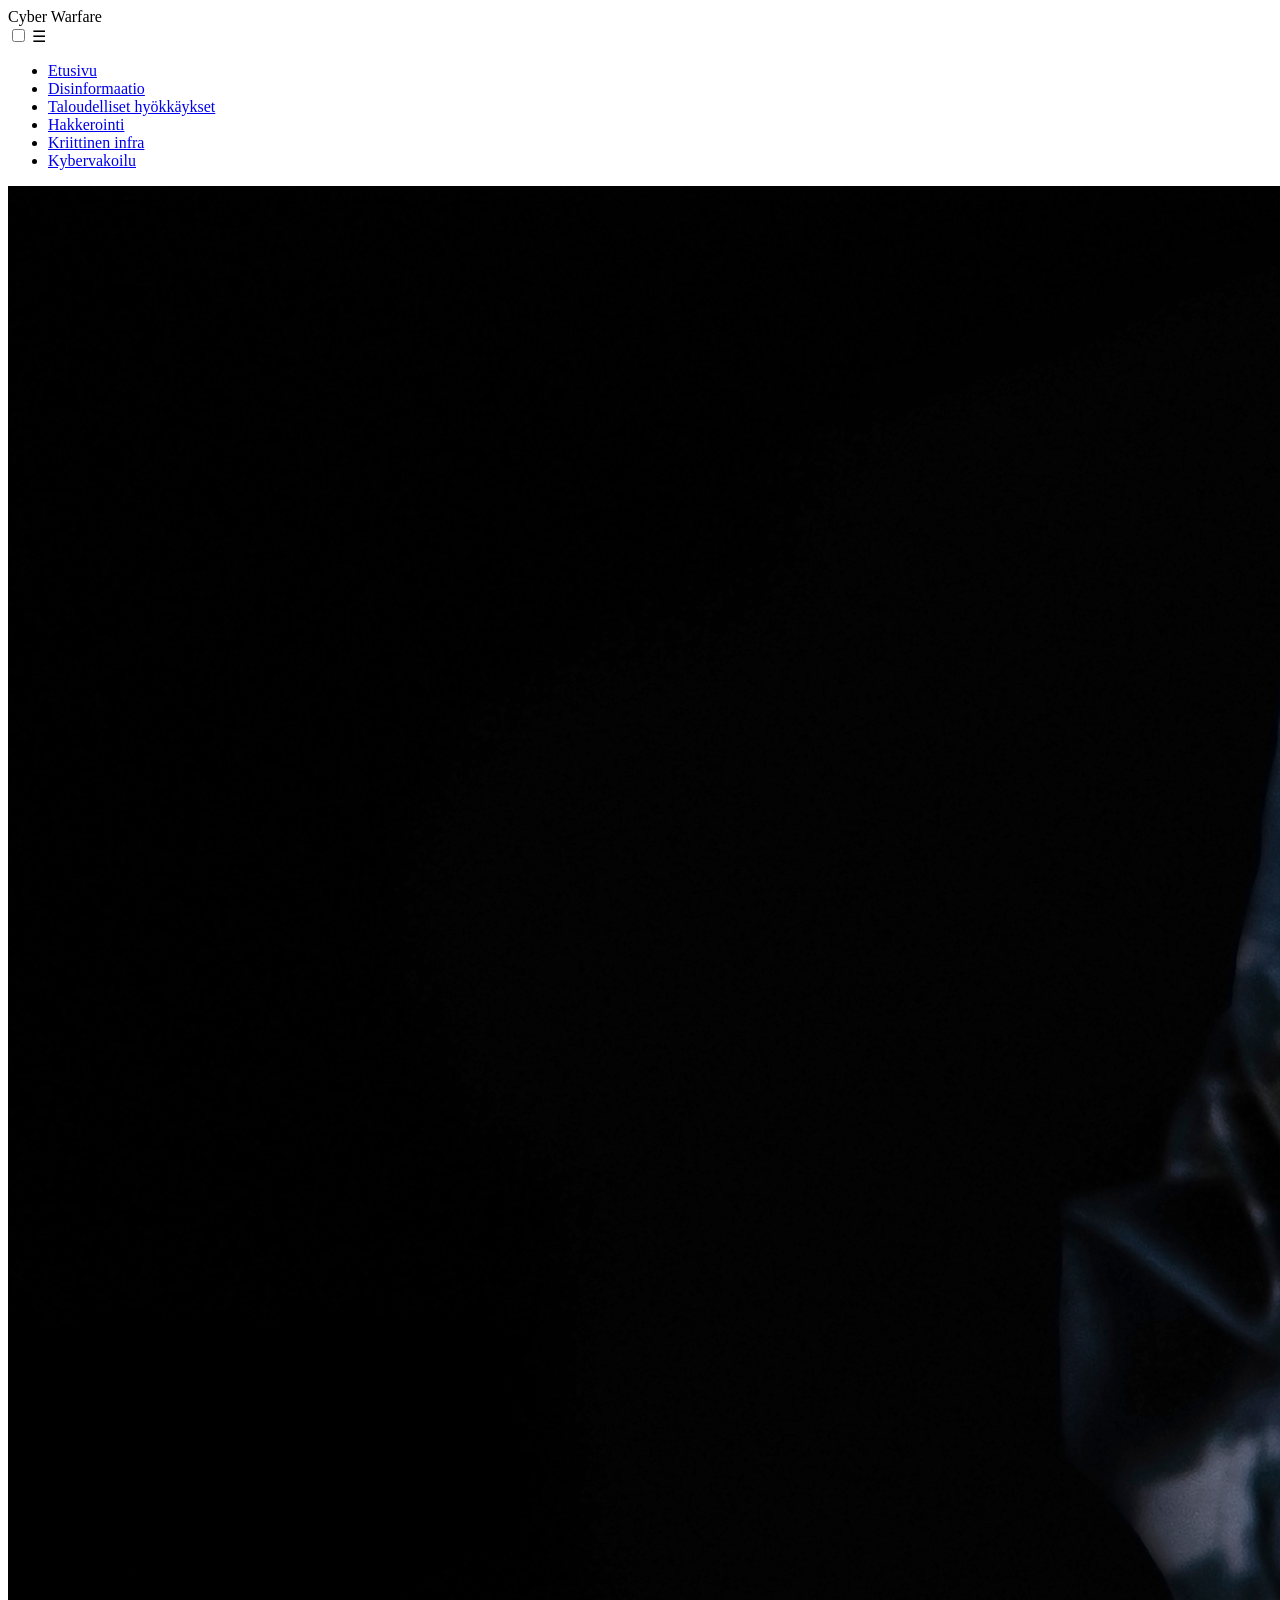
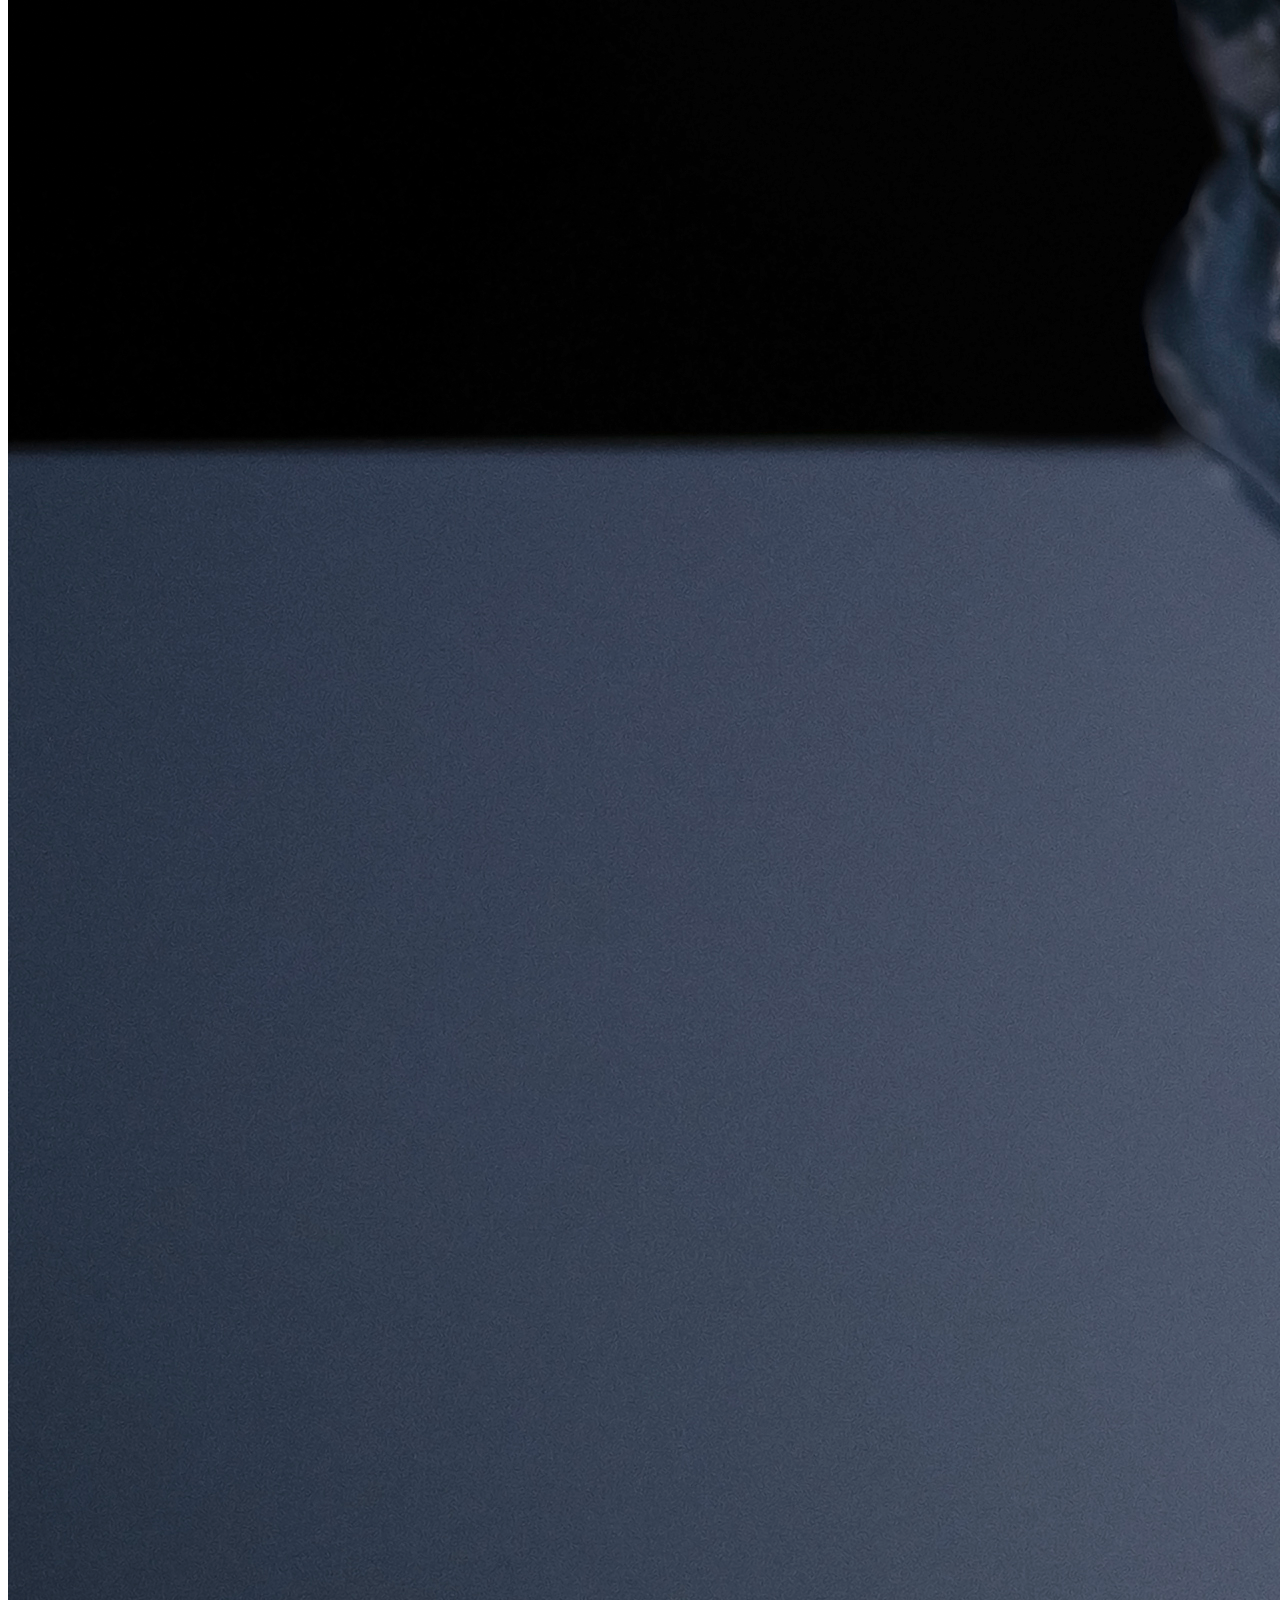
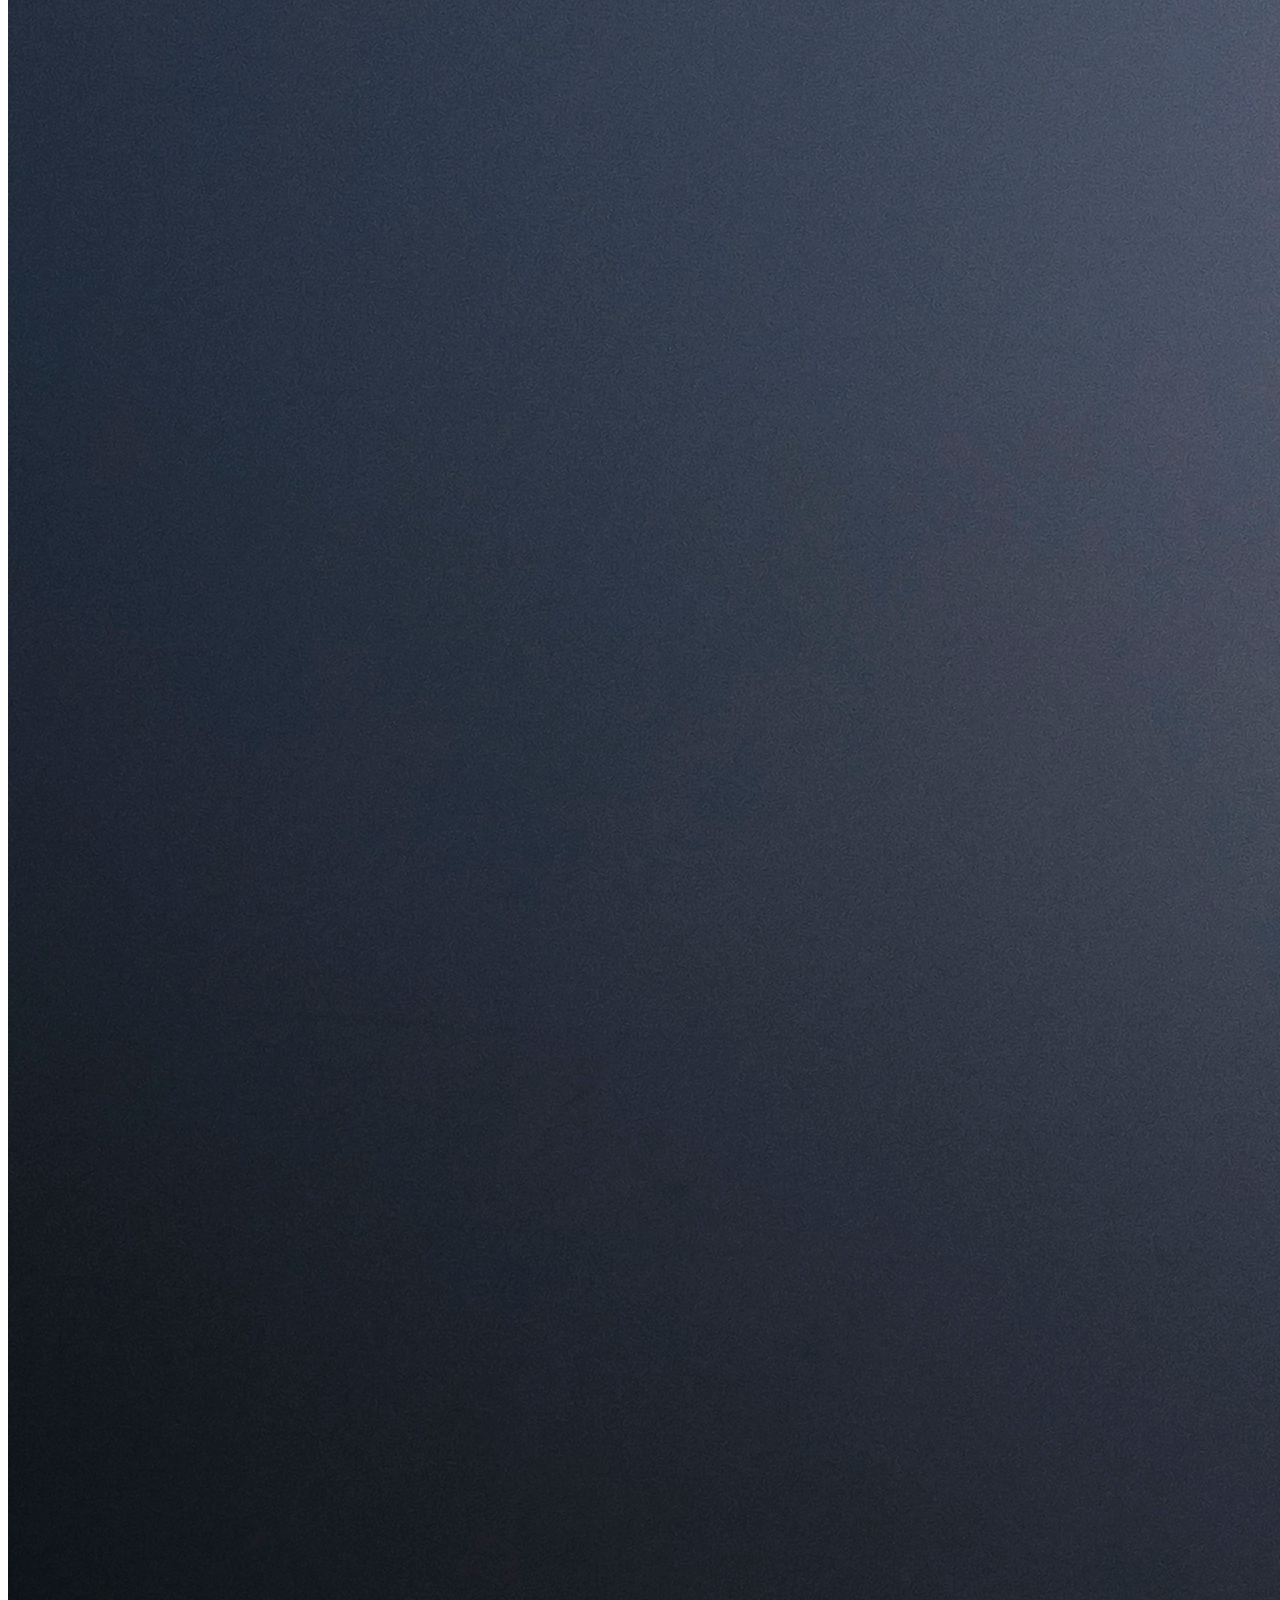
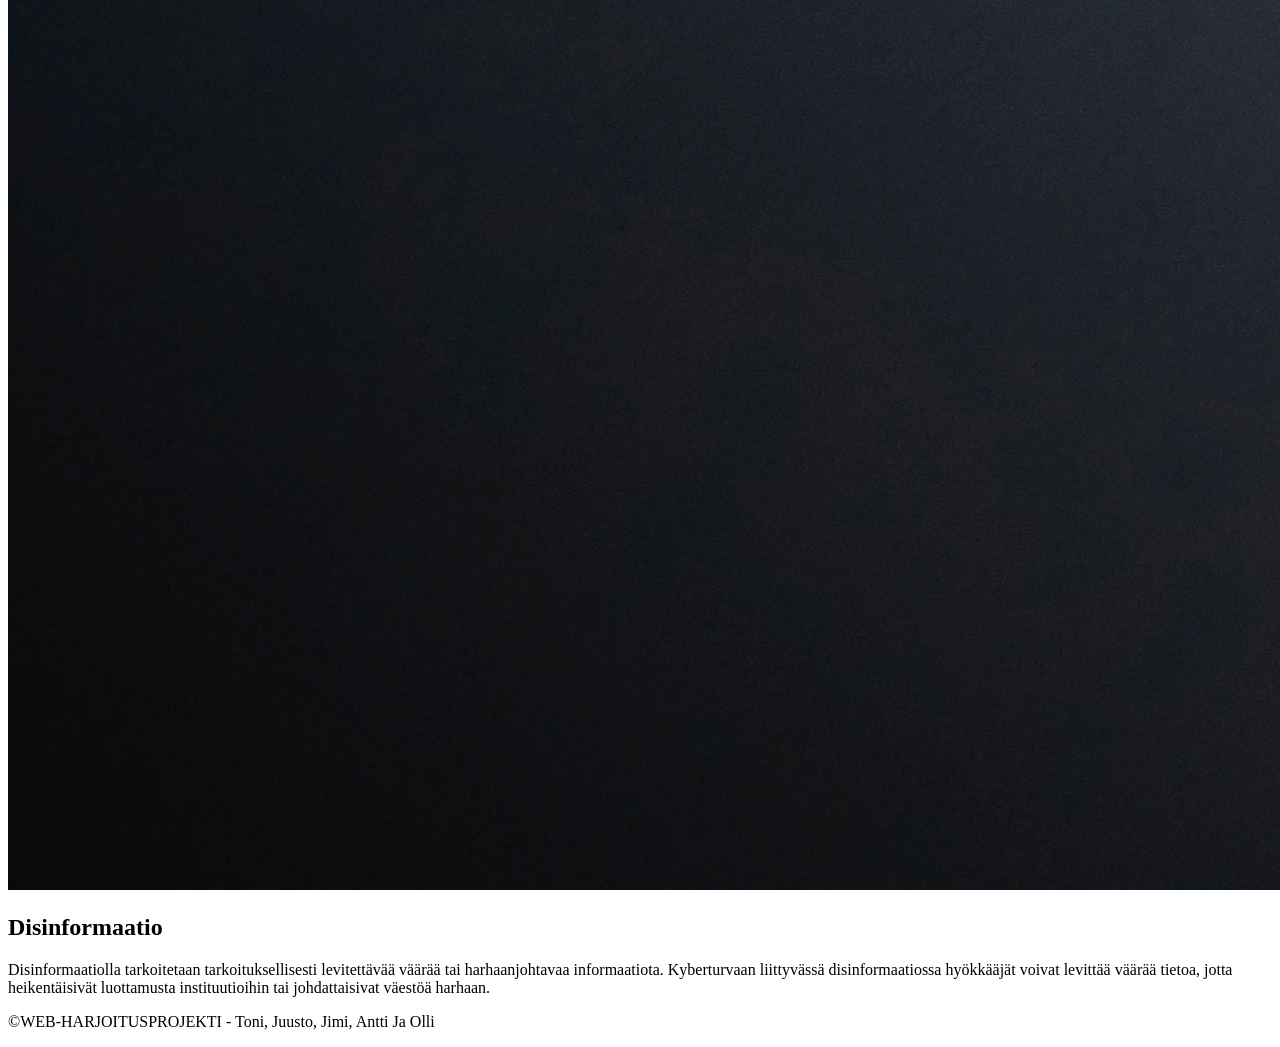
==== disinformaatio.html @ 9c879591 "Add files via upload" ====
<!DOCTYPE html>
<html lang="fi">
<head>
    <meta charset="UTF-8">
    <meta name="viewport" content="width=device-width, initial-scale=1.0">
    <title>Disinformaatio - Kyberturvallisuus</title>
    <link rel="preconnect" href="https://fonts.googleapis.com">
    <link rel="preconnect" href="https://fonts.gstatic.com" crossorigin>
    <link href="https://fonts.googleapis.com/css2?family=Orbitron:wght@400;700;900&display=swap" rel="stylesheet">
    <link rel="stylesheet" href="style.css">
  
   

</head>
<body>

    <nav class="navbar">
        <div class="logo">Cyber Warfare</div>
        
        <input type="checkbox" id="menu-toggle">
        <label for="menu-toggle" class="hamburger">&#9776;</label>
        
        <ul class="nav-links">
            <li><a href="index.html">Etusivu</a></li>
            <li><a href="disinformaatio.html">Disinformaatio</a></li>
            <li><a href="taloudelliset.html">Taloudelliset hyökkäykset</a></li>
            <li><a href="hakkerointi.html">Hakkerointi</a></li>
            <li><a href="kriittinen.html">Kriittinen infra</a></li>
            <li><a href="kybervakoilu.html">Kybervakoilu</a></li>
        </ul>
    </nav>

    <div class="hero-image">
        <img src="usamilitaryguy.jpg" alt="Hero-kuva" />
    </div>
    <main class="container">
        
        <!-- SISÄLTÖOSIO: Pääotsikko ja pitkä kuvaus aiheesta -->
        <section class="info-section">
            <h1>Disinformaatio</h1>
            <p>Disinformaatiolla tarkoitetaan tarkoituksellisesti levitettävää väärää tai harhaanjohtavaa informaatiota. Kyberturvaan liittyvässä disinformaatiossa hyökkääjät voivat levittää väärää tietoa, jotta heikentäisivät luottamusta instituutioihin tai johdattaisivat väestöä harhaan.</p>
        </section>

    </main>

    <footer>
        <p>&copy;WEB-HARJOITUSPROJEKTI - Toni, Juusto, Jimi, Antti Ja Olli </p>
    </footer>

</body>
</html>
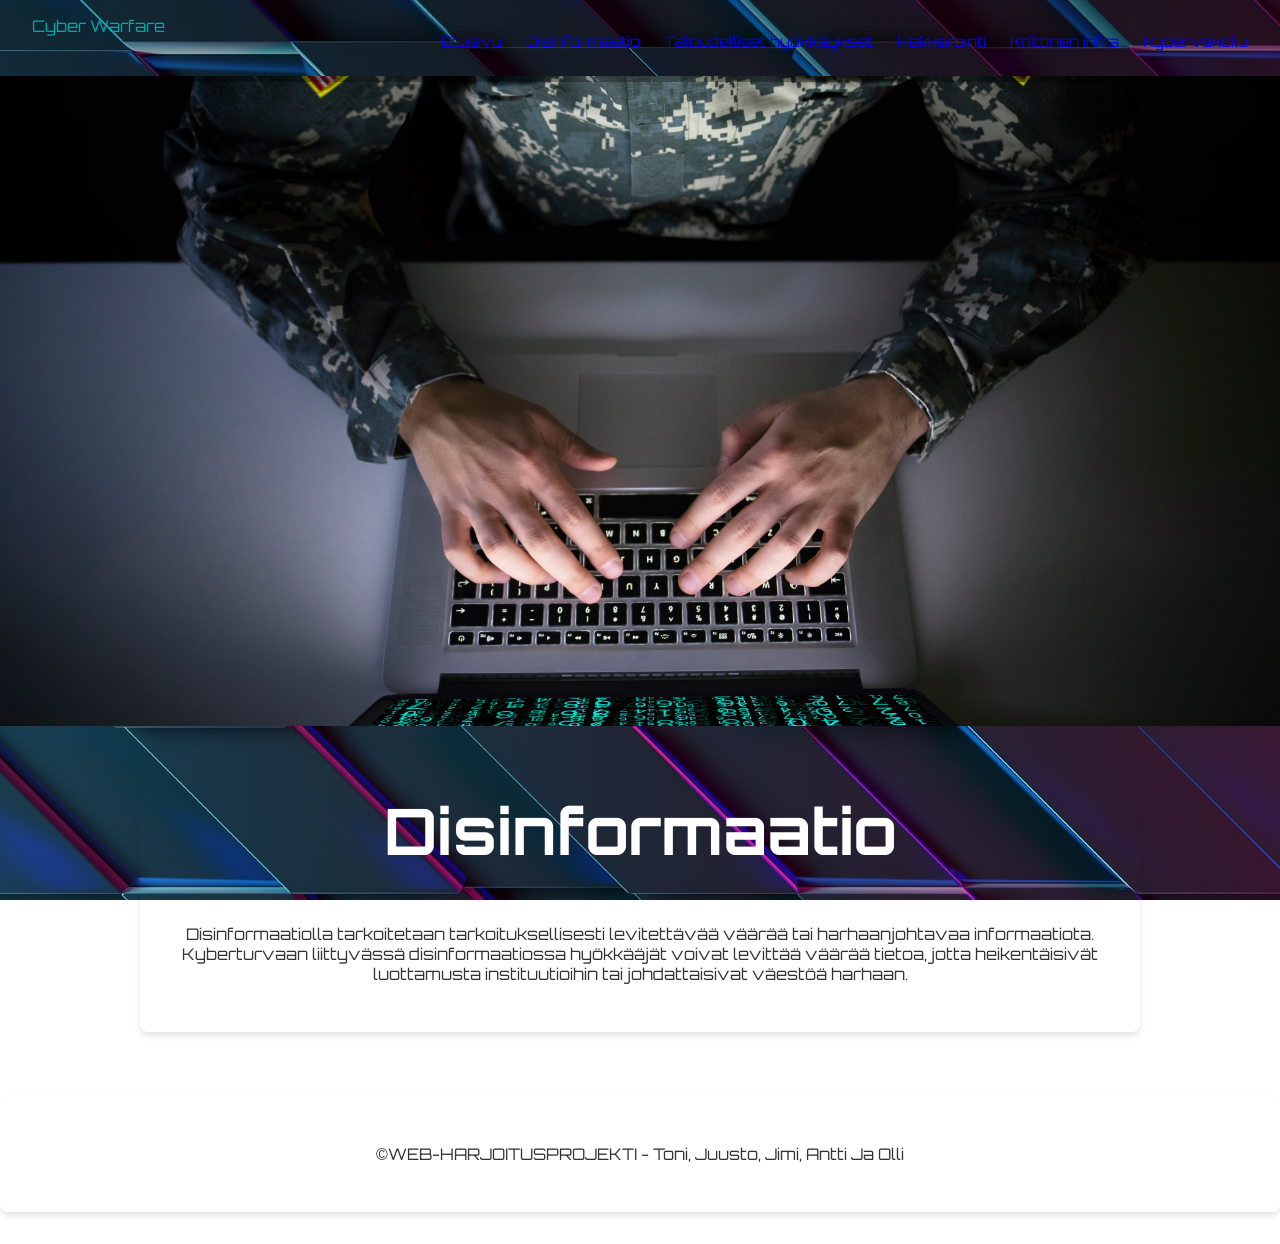
==== commit e3cdfd26: "jee" ====
--- a/disinformaatio.html
+++ b/disinformaatio.html
@@ -7,7 +7,7 @@
     <link rel="preconnect" href="https://fonts.googleapis.com">
     <link rel="preconnect" href="https://fonts.gstatic.com" crossorigin>
     <link href="https://fonts.googleapis.com/css2?family=Orbitron:wght@400;700;900&display=swap" rel="stylesheet">
-    <link rel="stylesheet" href="style.css">
+    <link rel="stylesheet" href="styles.css">
   
    
 
--- a/styles.css
+++ b/styles.css
@@ -0,0 +1,302 @@
+/* ============================================
+   PROJEKTIN PÄÄMUUTOKSET JA SELITYKSET
+   ============================================
+   
+   1. HERO-KUVA ALASIVUILLE
+      - Lisätty .hero-image-luokka alasivujen yläosaan
+      - Kuva on koko levyinen (100vw) ja 350px korkea
+      - object-fit: cover takaa, että kuva täyttää tilan
+   
+   2. NAVIGOINTIPALKKI
+      - position: fixed pitää navbarin näkyvissä aina (palkki ei skrollaa pois näkyvistä)
+      - background-color: rgba(0, 0, 0, 0.3) antaa tummennuksen (30% musta)
+      - z-index: 100 varmistaa, että navbar on muun sisällön päällä
+   
+   3. HERO-SEKTIO (ETUSIVU)
+      - width: 100vw ja height: 100vh tekevät karusellista koko näytön kokoisen
+      - Karuselli vaihtaa kuvia automaattisesti 10 sekunnin välein
+   
+   4. KORTIT (CARDS)
+      - background-color: rgba(0, 0, 0, 0.5) tummentaa kortteja
+      - Hover-efekti: kortit nousevat ylös ja varjo voimistuu
+      - .card-image-luokka asettaa kuvan 150px korkeaksi
+
+/* ============================================ */
+
+/* Hero-kuva alasivuille */
+.hero-image {
+    width: 100vw;
+    max-width: 100%;
+    height: 650px;
+    overflow: hidden;
+    margin-left: calc(-50vw + 50%);
+    margin-top: 76px; 
+    position: relative;
+    z-index: 1;
+}
+.hero-image img {
+    width: 100%;
+    height: 100%;
+    object-fit: cover;
+    display: block;
+}
+/* Perusasetukset ja kiinteä tausta (Scroll tausta) */
+body {
+    margin: 0;
+    padding: 0;
+    font-family: 'Orbitron', Arial, sans-serif;
+    
+    background-image: url('tausta.jpg'); /* Sinun taustakuvasi */
+    background-attachment: fixed; /* TÄMÄ pitää kuvan paikallaan scrollatessa */
+    background-size: cover; /* Venyttää kuvan peittämään koko ruudun */
+    background-position: center;
+    color: #333;
+}
+
+/* Navigointipalkki - MUUTETTU: position fixed, tummennus ja z-index */
+.navbar {
+    background-color: rgba(0, 0, 0, 0.3); /* Tummennus 30% */
+    color: #05a7a7;
+    display: flex;
+    justify-content: space-between;
+    align-items: center;
+    padding: 1rem 2rem;
+    position: fixed; /* MUUTETTU: Palkki pysyy näkyvissä scrollatessa */
+    top: 0;
+    left: 0;
+    right: 0;
+    z-index: 100; /* Varmistaa, että navbar on muun sisällön päällä */
+}
+
+.logo {
+    height: 50px;
+    width: auto;
+    cursor: pointer;
+
+}
+
+.nav-links {
+    list-style: none;
+    margin: 0;
+    padding: 0;
+    display: flex;
+    gap: 1.5rem;
+}
+
+.nav-links a {
+    color: 05a7a7;
+    text-decoration: none;
+    font-size: 0.9rem;
+}
+
+.nav-links a:hover {
+    text-decoration: underline;
+}
+
+/* Hampurilaisvalikko (piilotettu pöytäkoneilla) */
+.hamburger {
+    display: none;
+    font-size: 2rem;
+    cursor: pointer;
+}
+
+#menu-toggle {
+    display: none;
+}
+
+/* Yleinen container, joka keskittää sisällön */
+.container {
+    max-width: 1000px;
+    margin: 0 auto;
+    padding: 2rem 1rem;
+    margin-top: 0;
+}
+
+/* Sisältölaatikoiden yhteinen tyyli - MUUTETTU: Hero-section koko näytön kokoinen */
+.hero-section {
+    position: relative;
+    width: 100vw;
+    height: 80vh; /* Koko näytön korkeus */
+    margin-left: calc(-50vw + 50%);
+    margin-top: 1.8rem;
+    padding: 0;
+    margin-bottom: 2rem;
+    border-radius: 0;
+    box-shadow: none;
+    text-align: center;
+    display: flex;
+    align-items: center;
+    justify-content: center;
+    overflow: hidden;
+}
+
+.hero-section h1 {
+    position: absolute;
+    top: 100px;
+    z-index: 10;
+    color: white;
+    text-shadow: 2px 2px 4px rgba(0,0,0,0.5);
+    font-size: 6rem;
+}
+
+.info-section, .cards-section, footer {
+    font-family: 'Orbitron', Arial, sans-serif;
+    background-color: transparent;
+    padding: 2rem;
+    margin-bottom: 2rem;
+    border-radius: 8px;
+    box-shadow: 0 4px 6px rgba(0,0,0,0.1);
+    text-align: center;
+}
+
+.info-section h1    {
+    
+    margin-top: 0;
+    color: #ffffff;
+    font-size: 4rem;
+} 
+
+/* Dia-karuselli */
+.carousel-container {
+    width: 100%;
+    height: 100%;
+    margin: 0;
+    display: flex;
+    flex-direction: column;
+    align-items: center;
+    justify-content: center;
+}
+
+.carousel {
+    display: flex;
+    overflow-x: auto;
+    scroll-snap-type: x mandatory;
+    gap: 15px;
+    padding-bottom: 10px;
+    width: 100%;
+    height: 100%;
+}
+
+.carousel::-webkit-scrollbar {
+    height: 8px;
+}
+.carousel::-webkit-scrollbar-thumb {
+    background: #ccc;
+    border-radius: 4px;
+}
+
+.slide {
+    flex: 0 0 100%; /* Jokainen dia vie 100% leveydestä */
+    scroll-snap-align: center;
+}
+
+.slide img {
+    width: 100%;
+    height: 100%;
+    object-fit: cover;
+    background-color: transparent;
+    border-radius: 0;
+}
+
+.carousel-hint {
+    font-size: 0.8rem;
+    color: #05a7a7;
+    margin-top: 5px;
+}
+
+/* Kolmen kortin rivi */
+.cards-section {
+    display: grid;
+    grid-template-columns: repeat(auto-fit, minmax(250px, 1fr));
+    gap: 20px;
+    background-color: transparent; /* Poistetaan tausta containerilta */
+    box-shadow: none;
+    padding: 0;
+}
+
+/* Kortit etusivulla - MUUTETTU: Tummennus ja hover-efekti lisätty */
+.card {
+    background-color: rgba(0, 0, 0, 0.5); /* Tummennus: 50% musta */
+    box-shadow: 0 8px 20px rgba(0,0,0,0.4);
+    padding: 1.5rem;
+    border-radius: 8px;
+    border: none;
+    display: flex;
+    flex-direction: column;
+    align-items: center;
+    color: white; /* Teksti valkoinen tumman taustan takia */
+    transition: transform 0.3s ease, box-shadow 0.3s ease;
+}
+
+/* Hover-efekti: Kortti nousee ja varjo voimistuu */
+.card:hover {
+    transform: translateY(-5px); /* Nousee 5px ylös */
+    box-shadow: 0 12px 30px rgba(0,0,0,0.6); /* Varjo voimistuu */
+}
+
+.card-image-placeholder {
+    width: 100%;
+    height: 150px;
+    background-color: #e0e0e0;
+    display: flex;
+    align-items: center;
+    justify-content: center;
+    color: #888;
+    margin-bottom: 1rem;
+    border-radius: 4px;
+}
+
+/* Kortissa oleva kuva - LISÄTTY: CSS-luokka .card-image tuki */
+.card-image {
+    width: 100%;
+    height: 150px; /* Kiinteä korkeus */
+    object-fit: cover; /* Kuva täyttää tilan mittasuhteita säilyttäen */
+    margin-bottom: 1rem;
+    border-radius: 4px;
+    display: block;
+}
+
+.btn {
+    background-color: #2c3e50;
+    color: white;
+    border: none;
+    padding: 0.5rem 1rem;
+    display: inline-block; /* Tekee linkista näköisen napin kaltaiseksi */
+    text-decoration: none; /* Poistaa alleviivaukseen */
+    cursor: pointer;
+    border-radius: 4px;
+    margin-top: auto; /* Työntää napin kortin alaosaan */
+}
+
+.btn:hover {
+    background-color: #1a252f;
+}
+
+/* MOBIILINÄKYMÄ (Responsivisuus) */
+@media (max-width: 768px) {
+    /* Navbar mobiilissa */
+    .hamburger {
+        display: block; /* Näytetään hampurilaisikoni */
+    }
+
+    .nav-links {
+        display: none; /* Piilotetaan linkit oletuksena */
+        flex-direction: column;
+        position: absolute;
+        top: 60px; /* Palkin korkeuden alapuolelle */
+        left: 0;
+        width: 100%;
+        background-color: #2c3e50;
+        padding: 1rem 0;
+    }
+
+    .nav-links li {
+        text-align: center;
+        padding: 0.5rem 0;
+    }
+
+    /* Kun checkbox on valittu (klikattu hampurilaista), näytetään valikko */
+    #menu-toggle:checked ~ .nav-links {
+        display: flex;
+    }
+}
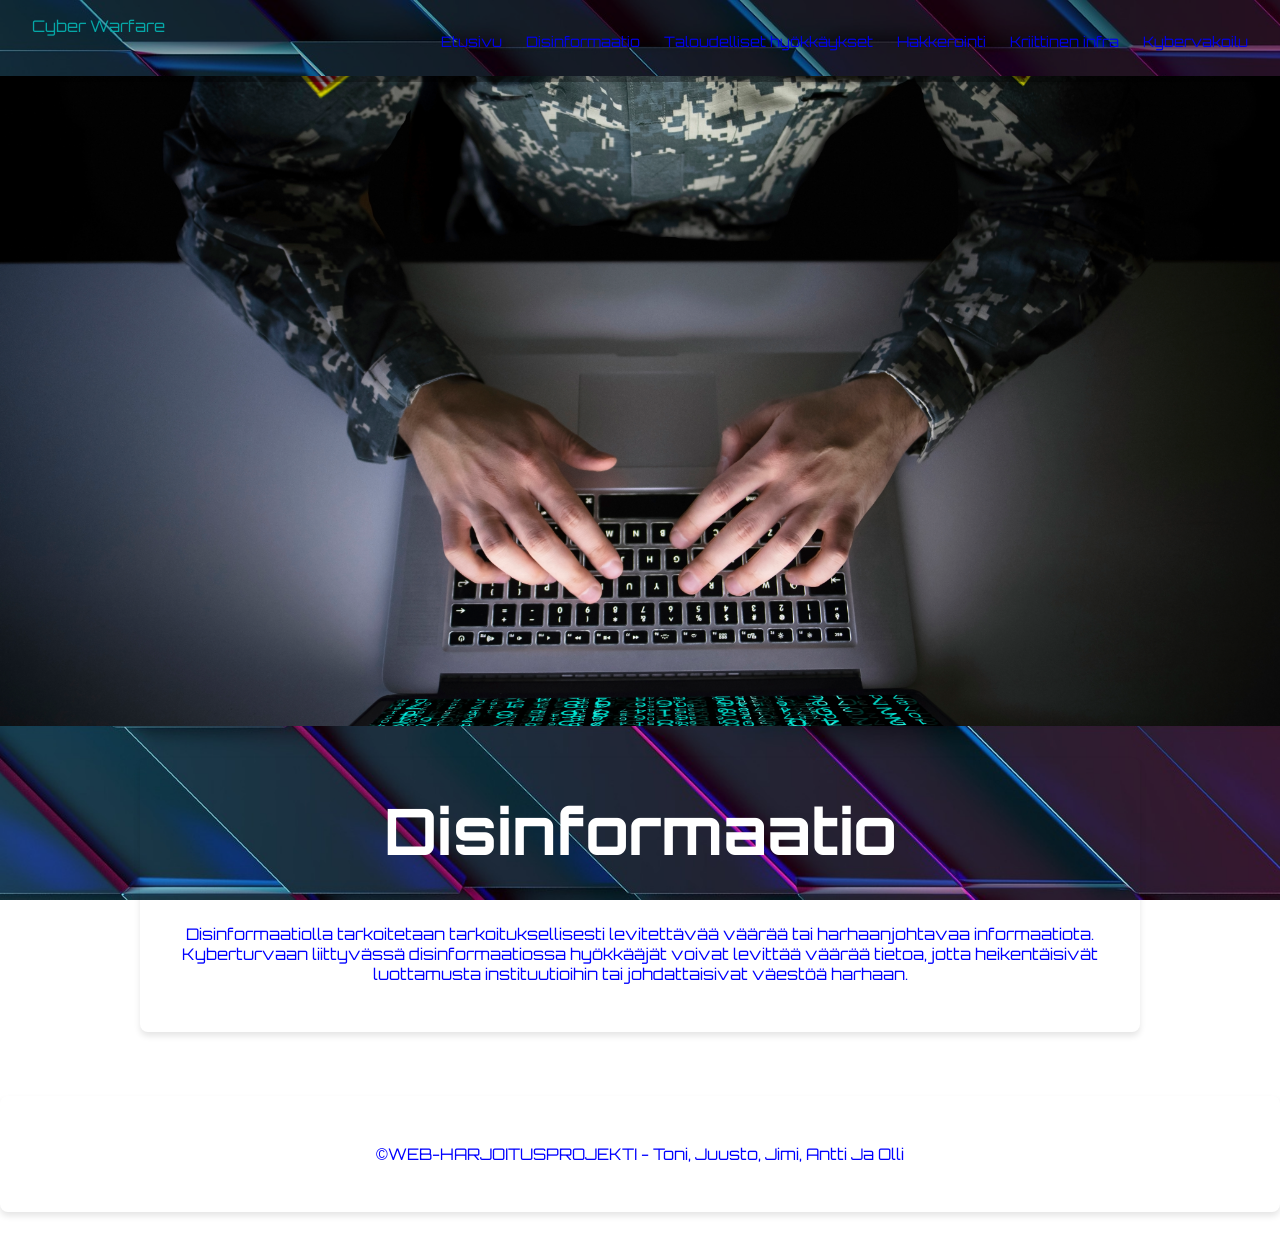
==== commit 3dc63cc8: "Update disinformaatio.html" ====
--- a/disinformaatio.html
+++ b/disinformaatio.html
@@ -7,7 +7,7 @@
     <link rel="preconnect" href="https://fonts.googleapis.com">
     <link rel="preconnect" href="https://fonts.gstatic.com" crossorigin>
     <link href="https://fonts.googleapis.com/css2?family=Orbitron:wght@400;700;900&display=swap" rel="stylesheet">
-    <link rel="stylesheet" href="styles.css">
+    <link rel="stylesheet" href="style.css">
   
    
 
--- a/style.css
+++ b/style.css
@@ -0,0 +1,310 @@
+/* ============================================
+   PROJEKTIN PÄÄMUUTOKSET JA SELITYKSET
+   ============================================
+   
+   1. HERO-KUVA ALASIVUILLE
+      - Lisätty .hero-image-luokka alasivujen yläosaan
+      - Kuva on koko levyinen (100vw) ja 350px korkea
+      - object-fit: cover takaa, että kuva täyttää tilan
+   
+   2. NAVIGOINTIPALKKI
+      - position: fixed pitää navbarin näkyvissä aina (palkki ei skrollaa pois näkyvistä)
+      - background-color: rgba(0, 0, 0, 0.3) antaa tummennuksen (30% musta)
+      - z-index: 100 varmistaa, että navbar on muun sisällön päällä
+   
+   3. HERO-SEKTIO (ETUSIVU)
+      - width: 100vw ja height: 100vh tekevät karusellista koko näytön kokoisen
+      - Karuselli vaihtaa kuvia automaattisesti 10 sekunnin välein
+   
+   4. KORTIT (CARDS)
+      - background-color: rgba(0, 0, 0, 0.5) tummentaa kortteja
+      - Hover-efekti: kortit nousevat ylös ja varjo voimistuu
+      - .card-image-luokka asettaa kuvan 150px korkeaksi
+
+/* ============================================ */
+
+/* Hero-kuva alasivuille */
+.hero-image {
+    width: 100vw;
+    max-width: 100%;
+    height: 650px;
+    overflow: hidden;
+    margin-left: calc(-50vw + 50%);
+    margin-top: 76px; 
+    position: relative;
+    z-index: 1;
+}
+.hero-image img {
+    width: 100%;
+    height: 100%;
+    object-fit: cover;
+    display: block;
+}
+/* Perusasetukset ja kiinteä tausta (Scroll tausta) */
+body {
+    margin: 0;
+    padding: 0;
+    font-family: 'Orbitron', Arial, sans-serif;
+    
+    background-image: url('tausta.jpg'); /* Sinun taustakuvasi */
+    background-attachment: fixed; /* TÄMÄ pitää kuvan paikallaan scrollatessa */
+    background-size: cover; /* Venyttää kuvan peittämään koko ruudun */
+    background-position: center;
+    color: blue;
+}
+
+/* Navigointipalkki - MUUTETTU: position fixed, tummennus ja z-index */
+.navbar {
+    background-color: rgba(0, 0, 0, 0.3); /* Tummennus 30% */
+    color: #05a7a7;
+    display: flex;
+    justify-content: space-between;
+    align-items: center;
+    padding: 1rem 2rem;
+    position: fixed; /* MUUTETTU: Palkki pysyy näkyvissä scrollatessa */
+    top: 0;
+    left: 0;
+    right: 0;
+    z-index: 100; /* Varmistaa, että navbar on muun sisällön päällä */
+}
+
+.logo {
+    height: 50px;
+    width: auto;
+    cursor: pointer;
+
+}
+
+.nav-links {
+    list-style: none;
+    margin: 0;
+    padding: 0;
+    display: flex;
+    gap: 1.5rem;
+}
+
+.nav-links a {
+    color: 05a7a7;
+    text-decoration: none;
+    font-size: 0.9rem;
+}
+
+.nav-links a:hover {
+    text-decoration: underline;
+}
+
+/* Hampurilaisvalikko (piilotettu pöytäkoneilla) */
+.hamburger {
+    display: none;
+    font-size: 2rem;
+    cursor: pointer;
+}
+
+#menu-toggle {
+    display: none;
+}
+
+/* Yleinen container, joka keskittää sisällön */
+.container {
+    max-width: 1000px;
+    margin: 0 auto;
+    padding: 2rem 1rem;
+    margin-top: 0;
+}
+
+/* Sisältölaatikoiden yhteinen tyyli - MUUTETTU: Hero-section koko näytön kokoinen */
+.hero-section {
+    position: relative;
+    width: 100vw;
+    height: 80vh; /* Koko näytön korkeus */
+    margin-left: calc(-50vw + 50%);
+    margin-top: 1.8rem;
+    padding: 0;
+    margin-bottom: 2rem;
+    border-radius: 0;
+    box-shadow: none;
+    text-align: center;
+    display: flex;
+    align-items: center;
+    justify-content: center;
+    overflow: hidden;
+}
+
+.hero-section h1 {
+    position: absolute;
+    top: 100px;
+    z-index: 10;
+    color: white;
+    text-shadow: 2px 2px 4px rgba(0,0,0,0.5);
+    font-size: 6rem;
+}
+
+.info-section, .cards-section, footer {
+    font-family: 'Orbitron', Arial, sans-serif;
+    background-color: transparent;
+    padding: 2rem;
+    margin-bottom: 2rem;
+    border-radius: 8px;
+    box-shadow: 0 4px 6px rgba(0,0,0,0.1);
+    text-align: center;
+}
+
+.info-section h1    {
+    
+    margin-top: 0;
+    color: #ffffff;
+    font-size: 4rem;
+} 
+
+.info-section ul li a {
+  color: red;
+}
+
+h2, h3 {
+  color: white;
+}
+
+/* Dia-karuselli */
+.carousel-container {
+    width: 100%;
+    height: 100%;
+    margin: 0;
+    display: flex;
+    flex-direction: column;
+    align-items: center;
+    justify-content: center;
+}
+
+.carousel {
+    display: flex;
+    overflow-x: auto;
+    scroll-snap-type: x mandatory;
+    gap: 15px;
+    padding-bottom: 10px;
+    width: 100%;
+    height: 100%;
+}
+
+.carousel::-webkit-scrollbar {
+    height: 8px;
+}
+.carousel::-webkit-scrollbar-thumb {
+    background: #ccc;
+    border-radius: 4px;
+}
+
+.slide {
+    flex: 0 0 100%; /* Jokainen dia vie 100% leveydestä */
+    scroll-snap-align: center;
+}
+
+.slide img {
+    width: 100%;
+    height: 100%;
+    object-fit: cover;
+    background-color: transparent;
+    border-radius: 0;
+}
+
+.carousel-hint {
+    font-size: 0.8rem;
+    color: #05a7a7;
+    margin-top: 5px;
+}
+
+/* Kolmen kortin rivi */
+.cards-section {
+    display: grid;
+    grid-template-columns: repeat(auto-fit, minmax(250px, 1fr));
+    gap: 20px;
+    background-color: transparent; /* Poistetaan tausta containerilta */
+    box-shadow: none;
+    padding: 0;
+}
+
+/* Kortit etusivulla - MUUTETTU: Tummennus ja hover-efekti lisätty */
+.card {
+    background-color: rgba(0, 0, 0, 0.5); /* Tummennus: 50% musta */
+    box-shadow: 0 8px 20px rgba(0,0,0,0.4);
+    padding: 1.5rem;
+    border-radius: 8px;
+    border: none;
+    display: flex;
+    flex-direction: column;
+    align-items: center;
+    color: white; /* Teksti valkoinen tumman taustan takia */
+    transition: transform 0.3s ease, box-shadow 0.3s ease;
+}
+
+/* Hover-efekti: Kortti nousee ja varjo voimistuu */
+.card:hover {
+    transform: translateY(-5px); /* Nousee 5px ylös */
+    box-shadow: 0 12px 30px rgba(0,0,0,0.6); /* Varjo voimistuu */
+}
+
+.card-image-placeholder {
+    width: 100%;
+    height: 150px;
+    background-color: #e0e0e0;
+    display: flex;
+    align-items: center;
+    justify-content: center;
+    color: #888;
+    margin-bottom: 1rem;
+    border-radius: 4px;
+}
+
+/* Kortissa oleva kuva - LISÄTTY: CSS-luokka .card-image tuki */
+.card-image {
+    width: 100%;
+    height: 150px; /* Kiinteä korkeus */
+    object-fit: cover; /* Kuva täyttää tilan mittasuhteita säilyttäen */
+    margin-bottom: 1rem;
+    border-radius: 4px;
+    display: block;
+}
+
+.btn {
+    background-color: #2c3e50;
+    color: white;
+    border: none;
+    padding: 0.5rem 1rem;
+    display: inline-block; /* Tekee linkista näköisen napin kaltaiseksi */
+    text-decoration: none; /* Poistaa alleviivaukseen */
+    cursor: pointer;
+    border-radius: 4px;
+    margin-top: auto; /* Työntää napin kortin alaosaan */
+}
+
+.btn:hover {
+    background-color: #1a252f;
+}
+
+/* MOBIILINÄKYMÄ (Responsivisuus) */
+@media (max-width: 768px) {
+    /* Navbar mobiilissa */
+    .hamburger {
+        display: block; /* Näytetään hampurilaisikoni */
+    }
+
+    .nav-links {
+        display: none; /* Piilotetaan linkit oletuksena */
+        flex-direction: column;
+        position: absolute;
+        top: 60px; /* Palkin korkeuden alapuolelle */
+        left: 0;
+        width: 100%;
+        background-color: #2c3e50;
+        padding: 1rem 0;
+    }
+
+    .nav-links li {
+        text-align: center;
+        padding: 0.5rem 0;
+    }
+
+    /* Kun checkbox on valittu (klikattu hampurilaista), näytetään valikko */
+    #menu-toggle:checked ~ .nav-links {
+        display: flex;
+    }
+}
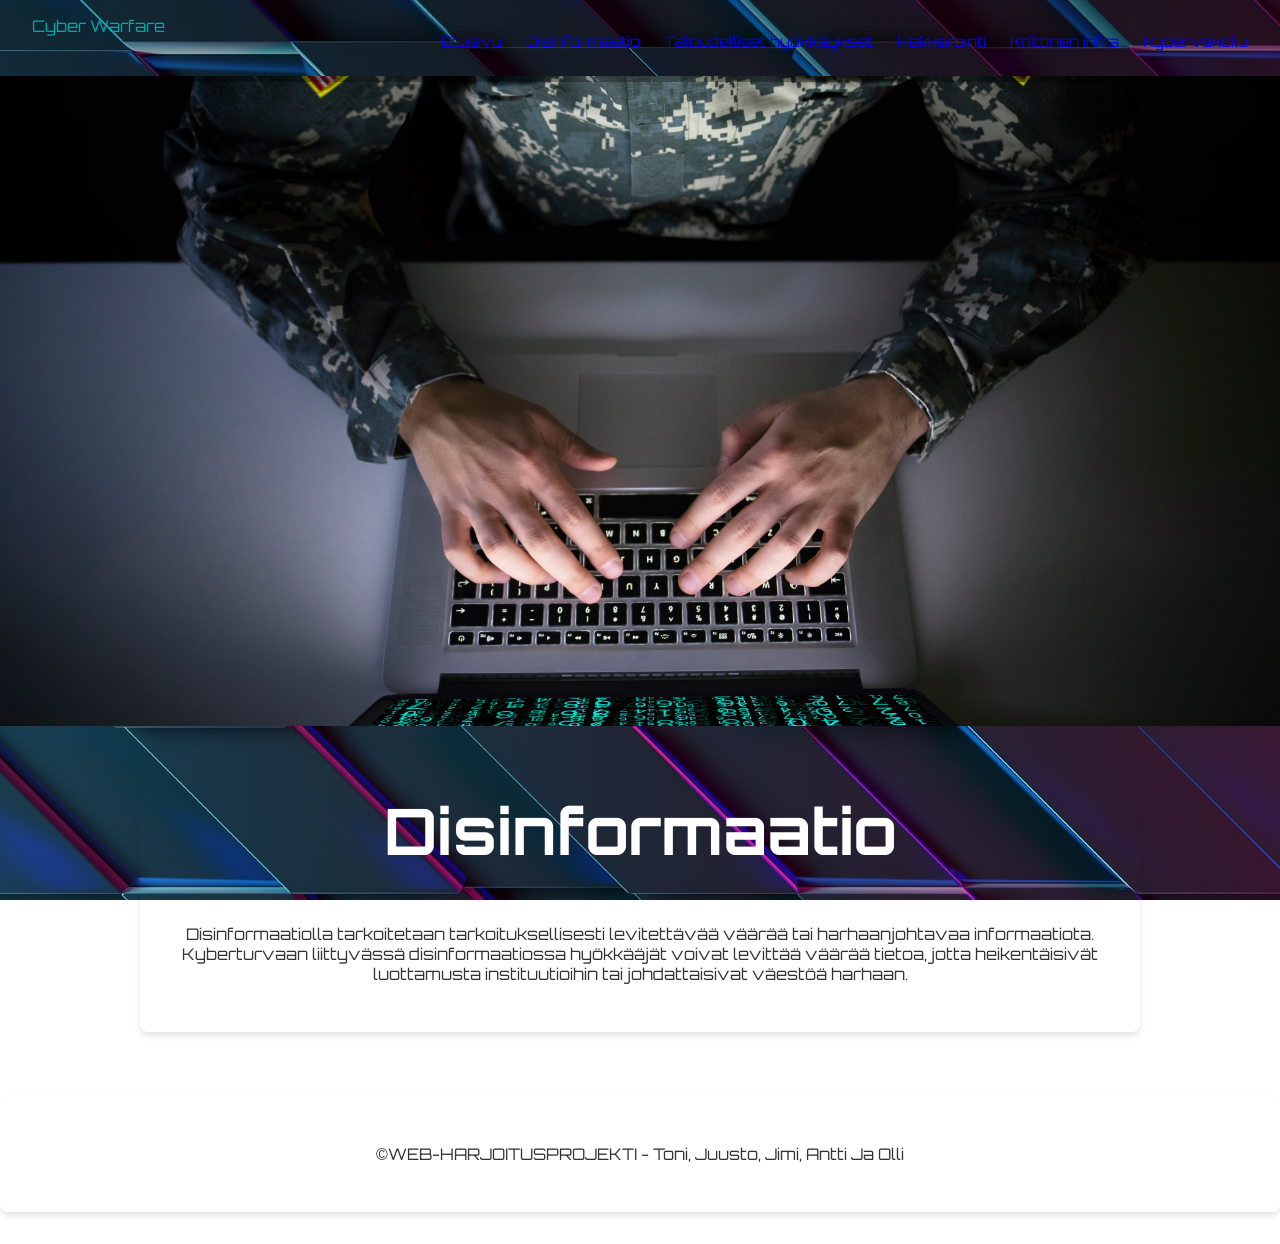
==== commit a14adbdc: "Merge branch 'main' into Jimi" ====
--- a/disinformaatio.html
+++ b/disinformaatio.html
@@ -7,7 +7,7 @@
     <link rel="preconnect" href="https://fonts.googleapis.com">
     <link rel="preconnect" href="https://fonts.gstatic.com" crossorigin>
     <link href="https://fonts.googleapis.com/css2?family=Orbitron:wght@400;700;900&display=swap" rel="stylesheet">
-    <link rel="stylesheet" href="style.css">
+    <link rel="stylesheet" href="styles.css">
   
    
 
--- a/styles.css
+++ b/styles.css
@@ -0,0 +1,302 @@
+/* ============================================
+   PROJEKTIN PÄÄMUUTOKSET JA SELITYKSET
+   ============================================
+   
+   1. HERO-KUVA ALASIVUILLE
+      - Lisätty .hero-image-luokka alasivujen yläosaan
+      - Kuva on koko levyinen (100vw) ja 350px korkea
+      - object-fit: cover takaa, että kuva täyttää tilan
+   
+   2. NAVIGOINTIPALKKI
+      - position: fixed pitää navbarin näkyvissä aina (palkki ei skrollaa pois näkyvistä)
+      - background-color: rgba(0, 0, 0, 0.3) antaa tummennuksen (30% musta)
+      - z-index: 100 varmistaa, että navbar on muun sisällön päällä
+   
+   3. HERO-SEKTIO (ETUSIVU)
+      - width: 100vw ja height: 100vh tekevät karusellista koko näytön kokoisen
+      - Karuselli vaihtaa kuvia automaattisesti 10 sekunnin välein
+   
+   4. KORTIT (CARDS)
+      - background-color: rgba(0, 0, 0, 0.5) tummentaa kortteja
+      - Hover-efekti: kortit nousevat ylös ja varjo voimistuu
+      - .card-image-luokka asettaa kuvan 150px korkeaksi
+
+/* ============================================ */
+
+/* Hero-kuva alasivuille */
+.hero-image {
+    width: 100vw;
+    max-width: 100%;
+    height: 650px;
+    overflow: hidden;
+    margin-left: calc(-50vw + 50%);
+    margin-top: 76px; 
+    position: relative;
+    z-index: 1;
+}
+.hero-image img {
+    width: 100%;
+    height: 100%;
+    object-fit: cover;
+    display: block;
+}
+/* Perusasetukset ja kiinteä tausta (Scroll tausta) */
+body {
+    margin: 0;
+    padding: 0;
+    font-family: 'Orbitron', Arial, sans-serif;
+    
+    background-image: url('tausta.jpg'); /* Sinun taustakuvasi */
+    background-attachment: fixed; /* TÄMÄ pitää kuvan paikallaan scrollatessa */
+    background-size: cover; /* Venyttää kuvan peittämään koko ruudun */
+    background-position: center;
+    color: #333;
+}
+
+/* Navigointipalkki - MUUTETTU: position fixed, tummennus ja z-index */
+.navbar {
+    background-color: rgba(0, 0, 0, 0.3); /* Tummennus 30% */
+    color: #05a7a7;
+    display: flex;
+    justify-content: space-between;
+    align-items: center;
+    padding: 1rem 2rem;
+    position: fixed; /* MUUTETTU: Palkki pysyy näkyvissä scrollatessa */
+    top: 0;
+    left: 0;
+    right: 0;
+    z-index: 100; /* Varmistaa, että navbar on muun sisällön päällä */
+}
+
+.logo {
+    height: 50px;
+    width: auto;
+    cursor: pointer;
+
+}
+
+.nav-links {
+    list-style: none;
+    margin: 0;
+    padding: 0;
+    display: flex;
+    gap: 1.5rem;
+}
+
+.nav-links a {
+    color: 05a7a7;
+    text-decoration: none;
+    font-size: 0.9rem;
+}
+
+.nav-links a:hover {
+    text-decoration: underline;
+}
+
+/* Hampurilaisvalikko (piilotettu pöytäkoneilla) */
+.hamburger {
+    display: none;
+    font-size: 2rem;
+    cursor: pointer;
+}
+
+#menu-toggle {
+    display: none;
+}
+
+/* Yleinen container, joka keskittää sisällön */
+.container {
+    max-width: 1000px;
+    margin: 0 auto;
+    padding: 2rem 1rem;
+    margin-top: 0;
+}
+
+/* Sisältölaatikoiden yhteinen tyyli - MUUTETTU: Hero-section koko näytön kokoinen */
+.hero-section {
+    position: relative;
+    width: 100vw;
+    height: 80vh; /* Koko näytön korkeus */
+    margin-left: calc(-50vw + 50%);
+    margin-top: 1.8rem;
+    padding: 0;
+    margin-bottom: 2rem;
+    border-radius: 0;
+    box-shadow: none;
+    text-align: center;
+    display: flex;
+    align-items: center;
+    justify-content: center;
+    overflow: hidden;
+}
+
+.hero-section h1 {
+    position: absolute;
+    top: 100px;
+    z-index: 10;
+    color: white;
+    text-shadow: 2px 2px 4px rgba(0,0,0,0.5);
+    font-size: 6rem;
+}
+
+.info-section, .cards-section, footer {
+    font-family: 'Orbitron', Arial, sans-serif;
+    background-color: transparent;
+    padding: 2rem;
+    margin-bottom: 2rem;
+    border-radius: 8px;
+    box-shadow: 0 4px 6px rgba(0,0,0,0.1);
+    text-align: center;
+}
+
+.info-section h1    {
+    
+    margin-top: 0;
+    color: #ffffff;
+    font-size: 4rem;
+} 
+
+/* Dia-karuselli */
+.carousel-container {
+    width: 100%;
+    height: 100%;
+    margin: 0;
+    display: flex;
+    flex-direction: column;
+    align-items: center;
+    justify-content: center;
+}
+
+.carousel {
+    display: flex;
+    overflow-x: auto;
+    scroll-snap-type: x mandatory;
+    gap: 15px;
+    padding-bottom: 10px;
+    width: 100%;
+    height: 100%;
+}
+
+.carousel::-webkit-scrollbar {
+    height: 8px;
+}
+.carousel::-webkit-scrollbar-thumb {
+    background: #ccc;
+    border-radius: 4px;
+}
+
+.slide {
+    flex: 0 0 100%; /* Jokainen dia vie 100% leveydestä */
+    scroll-snap-align: center;
+}
+
+.slide img {
+    width: 100%;
+    height: 100%;
+    object-fit: cover;
+    background-color: transparent;
+    border-radius: 0;
+}
+
+.carousel-hint {
+    font-size: 0.8rem;
+    color: #05a7a7;
+    margin-top: 5px;
+}
+
+/* Kolmen kortin rivi */
+.cards-section {
+    display: grid;
+    grid-template-columns: repeat(auto-fit, minmax(250px, 1fr));
+    gap: 20px;
+    background-color: transparent; /* Poistetaan tausta containerilta */
+    box-shadow: none;
+    padding: 0;
+}
+
+/* Kortit etusivulla - MUUTETTU: Tummennus ja hover-efekti lisätty */
+.card {
+    background-color: rgba(0, 0, 0, 0.5); /* Tummennus: 50% musta */
+    box-shadow: 0 8px 20px rgba(0,0,0,0.4);
+    padding: 1.5rem;
+    border-radius: 8px;
+    border: none;
+    display: flex;
+    flex-direction: column;
+    align-items: center;
+    color: white; /* Teksti valkoinen tumman taustan takia */
+    transition: transform 0.3s ease, box-shadow 0.3s ease;
+}
+
+/* Hover-efekti: Kortti nousee ja varjo voimistuu */
+.card:hover {
+    transform: translateY(-5px); /* Nousee 5px ylös */
+    box-shadow: 0 12px 30px rgba(0,0,0,0.6); /* Varjo voimistuu */
+}
+
+.card-image-placeholder {
+    width: 100%;
+    height: 150px;
+    background-color: #e0e0e0;
+    display: flex;
+    align-items: center;
+    justify-content: center;
+    color: #888;
+    margin-bottom: 1rem;
+    border-radius: 4px;
+}
+
+/* Kortissa oleva kuva - LISÄTTY: CSS-luokka .card-image tuki */
+.card-image {
+    width: 100%;
+    height: 150px; /* Kiinteä korkeus */
+    object-fit: cover; /* Kuva täyttää tilan mittasuhteita säilyttäen */
+    margin-bottom: 1rem;
+    border-radius: 4px;
+    display: block;
+}
+
+.btn {
+    background-color: #2c3e50;
+    color: white;
+    border: none;
+    padding: 0.5rem 1rem;
+    display: inline-block; /* Tekee linkista näköisen napin kaltaiseksi */
+    text-decoration: none; /* Poistaa alleviivaukseen */
+    cursor: pointer;
+    border-radius: 4px;
+    margin-top: auto; /* Työntää napin kortin alaosaan */
+}
+
+.btn:hover {
+    background-color: #1a252f;
+}
+
+/* MOBIILINÄKYMÄ (Responsivisuus) */
+@media (max-width: 768px) {
+    /* Navbar mobiilissa */
+    .hamburger {
+        display: block; /* Näytetään hampurilaisikoni */
+    }
+
+    .nav-links {
+        display: none; /* Piilotetaan linkit oletuksena */
+        flex-direction: column;
+        position: absolute;
+        top: 60px; /* Palkin korkeuden alapuolelle */
+        left: 0;
+        width: 100%;
+        background-color: #2c3e50;
+        padding: 1rem 0;
+    }
+
+    .nav-links li {
+        text-align: center;
+        padding: 0.5rem 0;
+    }
+
+    /* Kun checkbox on valittu (klikattu hampurilaista), näytetään valikko */
+    #menu-toggle:checked ~ .nav-links {
+        display: flex;
+    }
+}
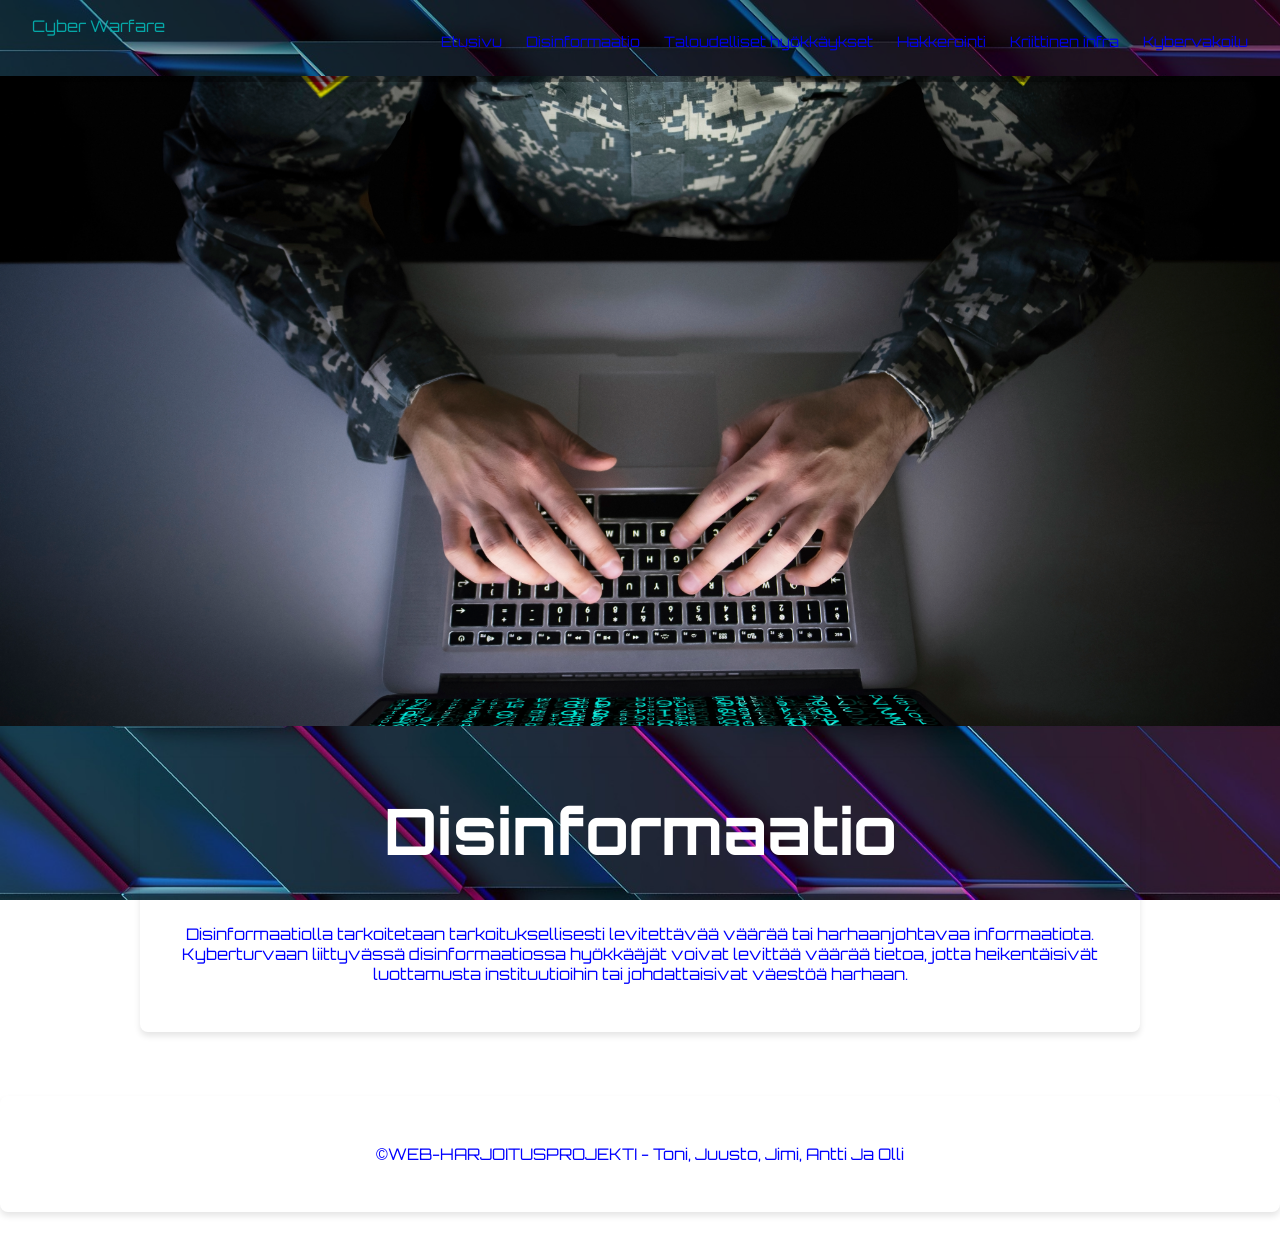
==== commit 89a0d574: "Style.css link muutos ja viimeinen oma versio" ====
--- a/disinformaatio.html
+++ b/disinformaatio.html
@@ -7,7 +7,7 @@
     <link rel="preconnect" href="https://fonts.googleapis.com">
     <link rel="preconnect" href="https://fonts.gstatic.com" crossorigin>
     <link href="https://fonts.googleapis.com/css2?family=Orbitron:wght@400;700;900&display=swap" rel="stylesheet">
-    <link rel="stylesheet" href="styles.css">
+    <link rel="stylesheet" href="style.css">
   
    
 
--- a/style.css
+++ b/style.css
@@ -0,0 +1,310 @@
+/* ============================================
+   PROJEKTIN PÄÄMUUTOKSET JA SELITYKSET
+   ============================================
+   
+   1. HERO-KUVA ALASIVUILLE
+      - Lisätty .hero-image-luokka alasivujen yläosaan
+      - Kuva on koko levyinen (100vw) ja 350px korkea
+      - object-fit: cover takaa, että kuva täyttää tilan
+   
+   2. NAVIGOINTIPALKKI
+      - position: fixed pitää navbarin näkyvissä aina (palkki ei skrollaa pois näkyvistä)
+      - background-color: rgba(0, 0, 0, 0.3) antaa tummennuksen (30% musta)
+      - z-index: 100 varmistaa, että navbar on muun sisällön päällä
+   
+   3. HERO-SEKTIO (ETUSIVU)
+      - width: 100vw ja height: 100vh tekevät karusellista koko näytön kokoisen
+      - Karuselli vaihtaa kuvia automaattisesti 10 sekunnin välein
+   
+   4. KORTIT (CARDS)
+      - background-color: rgba(0, 0, 0, 0.5) tummentaa kortteja
+      - Hover-efekti: kortit nousevat ylös ja varjo voimistuu
+      - .card-image-luokka asettaa kuvan 150px korkeaksi
+
+/* ============================================ */
+
+/* Hero-kuva alasivuille */
+.hero-image {
+    width: 100vw;
+    max-width: 100%;
+    height: 650px;
+    overflow: hidden;
+    margin-left: calc(-50vw + 50%);
+    margin-top: 76px; 
+    position: relative;
+    z-index: 1;
+}
+.hero-image img {
+    width: 100%;
+    height: 100%;
+    object-fit: cover;
+    display: block;
+}
+/* Perusasetukset ja kiinteä tausta (Scroll tausta) */
+body {
+    margin: 0;
+    padding: 0;
+    font-family: 'Orbitron', Arial, sans-serif;
+    
+    background-image: url('tausta.jpg'); /* Sinun taustakuvasi */
+    background-attachment: fixed; /* TÄMÄ pitää kuvan paikallaan scrollatessa */
+    background-size: cover; /* Venyttää kuvan peittämään koko ruudun */
+    background-position: center;
+    color: blue;
+}
+
+/* Navigointipalkki - MUUTETTU: position fixed, tummennus ja z-index */
+.navbar {
+    background-color: rgba(0, 0, 0, 0.3); /* Tummennus 30% */
+    color: #05a7a7;
+    display: flex;
+    justify-content: space-between;
+    align-items: center;
+    padding: 1rem 2rem;
+    position: fixed; /* MUUTETTU: Palkki pysyy näkyvissä scrollatessa */
+    top: 0;
+    left: 0;
+    right: 0;
+    z-index: 100; /* Varmistaa, että navbar on muun sisällön päällä */
+}
+
+.logo {
+    height: 50px;
+    width: auto;
+    cursor: pointer;
+
+}
+
+.nav-links {
+    list-style: none;
+    margin: 0;
+    padding: 0;
+    display: flex;
+    gap: 1.5rem;
+}
+
+.nav-links a {
+    color: 05a7a7;
+    text-decoration: none;
+    font-size: 0.9rem;
+}
+
+.nav-links a:hover {
+    text-decoration: underline;
+}
+
+/* Hampurilaisvalikko (piilotettu pöytäkoneilla) */
+.hamburger {
+    display: none;
+    font-size: 2rem;
+    cursor: pointer;
+}
+
+#menu-toggle {
+    display: none;
+}
+
+/* Yleinen container, joka keskittää sisällön */
+.container {
+    max-width: 1000px;
+    margin: 0 auto;
+    padding: 2rem 1rem;
+    margin-top: 0;
+}
+
+/* Sisältölaatikoiden yhteinen tyyli - MUUTETTU: Hero-section koko näytön kokoinen */
+.hero-section {
+    position: relative;
+    width: 100vw;
+    height: 80vh; /* Koko näytön korkeus */
+    margin-left: calc(-50vw + 50%);
+    margin-top: 1.8rem;
+    padding: 0;
+    margin-bottom: 2rem;
+    border-radius: 0;
+    box-shadow: none;
+    text-align: center;
+    display: flex;
+    align-items: center;
+    justify-content: center;
+    overflow: hidden;
+}
+
+.hero-section h1 {
+    position: absolute;
+    top: 100px;
+    z-index: 10;
+    color: white;
+    text-shadow: 2px 2px 4px rgba(0,0,0,0.5);
+    font-size: 6rem;
+}
+
+.info-section, .cards-section, footer {
+    font-family: 'Orbitron', Arial, sans-serif;
+    background-color: transparent;
+    padding: 2rem;
+    margin-bottom: 2rem;
+    border-radius: 8px;
+    box-shadow: 0 4px 6px rgba(0,0,0,0.1);
+    text-align: center;
+}
+
+.info-section h1    {
+    
+    margin-top: 0;
+    color: #ffffff;
+    font-size: 4rem;
+} 
+
+.info-section ul li a {
+  color: red;
+}
+
+h2, h3 {
+  color: white;
+}
+
+/* Dia-karuselli */
+.carousel-container {
+    width: 100%;
+    height: 100%;
+    margin: 0;
+    display: flex;
+    flex-direction: column;
+    align-items: center;
+    justify-content: center;
+}
+
+.carousel {
+    display: flex;
+    overflow-x: auto;
+    scroll-snap-type: x mandatory;
+    gap: 15px;
+    padding-bottom: 10px;
+    width: 100%;
+    height: 100%;
+}
+
+.carousel::-webkit-scrollbar {
+    height: 8px;
+}
+.carousel::-webkit-scrollbar-thumb {
+    background: #ccc;
+    border-radius: 4px;
+}
+
+.slide {
+    flex: 0 0 100%; /* Jokainen dia vie 100% leveydestä */
+    scroll-snap-align: center;
+}
+
+.slide img {
+    width: 100%;
+    height: 100%;
+    object-fit: cover;
+    background-color: transparent;
+    border-radius: 0;
+}
+
+.carousel-hint {
+    font-size: 0.8rem;
+    color: #05a7a7;
+    margin-top: 5px;
+}
+
+/* Kolmen kortin rivi */
+.cards-section {
+    display: grid;
+    grid-template-columns: repeat(auto-fit, minmax(250px, 1fr));
+    gap: 20px;
+    background-color: transparent; /* Poistetaan tausta containerilta */
+    box-shadow: none;
+    padding: 0;
+}
+
+/* Kortit etusivulla - MUUTETTU: Tummennus ja hover-efekti lisätty */
+.card {
+    background-color: rgba(0, 0, 0, 0.5); /* Tummennus: 50% musta */
+    box-shadow: 0 8px 20px rgba(0,0,0,0.4);
+    padding: 1.5rem;
+    border-radius: 8px;
+    border: none;
+    display: flex;
+    flex-direction: column;
+    align-items: center;
+    color: white; /* Teksti valkoinen tumman taustan takia */
+    transition: transform 0.3s ease, box-shadow 0.3s ease;
+}
+
+/* Hover-efekti: Kortti nousee ja varjo voimistuu */
+.card:hover {
+    transform: translateY(-5px); /* Nousee 5px ylös */
+    box-shadow: 0 12px 30px rgba(0,0,0,0.6); /* Varjo voimistuu */
+}
+
+.card-image-placeholder {
+    width: 100%;
+    height: 150px;
+    background-color: #e0e0e0;
+    display: flex;
+    align-items: center;
+    justify-content: center;
+    color: #888;
+    margin-bottom: 1rem;
+    border-radius: 4px;
+}
+
+/* Kortissa oleva kuva - LISÄTTY: CSS-luokka .card-image tuki */
+.card-image {
+    width: 100%;
+    height: 150px; /* Kiinteä korkeus */
+    object-fit: cover; /* Kuva täyttää tilan mittasuhteita säilyttäen */
+    margin-bottom: 1rem;
+    border-radius: 4px;
+    display: block;
+}
+
+.btn {
+    background-color: #2c3e50;
+    color: white;
+    border: none;
+    padding: 0.5rem 1rem;
+    display: inline-block; /* Tekee linkista näköisen napin kaltaiseksi */
+    text-decoration: none; /* Poistaa alleviivaukseen */
+    cursor: pointer;
+    border-radius: 4px;
+    margin-top: auto; /* Työntää napin kortin alaosaan */
+}
+
+.btn:hover {
+    background-color: #1a252f;
+}
+
+/* MOBIILINÄKYMÄ (Responsivisuus) */
+@media (max-width: 768px) {
+    /* Navbar mobiilissa */
+    .hamburger {
+        display: block; /* Näytetään hampurilaisikoni */
+    }
+
+    .nav-links {
+        display: none; /* Piilotetaan linkit oletuksena */
+        flex-direction: column;
+        position: absolute;
+        top: 60px; /* Palkin korkeuden alapuolelle */
+        left: 0;
+        width: 100%;
+        background-color: #2c3e50;
+        padding: 1rem 0;
+    }
+
+    .nav-links li {
+        text-align: center;
+        padding: 0.5rem 0;
+    }
+
+    /* Kun checkbox on valittu (klikattu hampurilaista), näytetään valikko */
+    #menu-toggle:checked ~ .nav-links {
+        display: flex;
+    }
+}
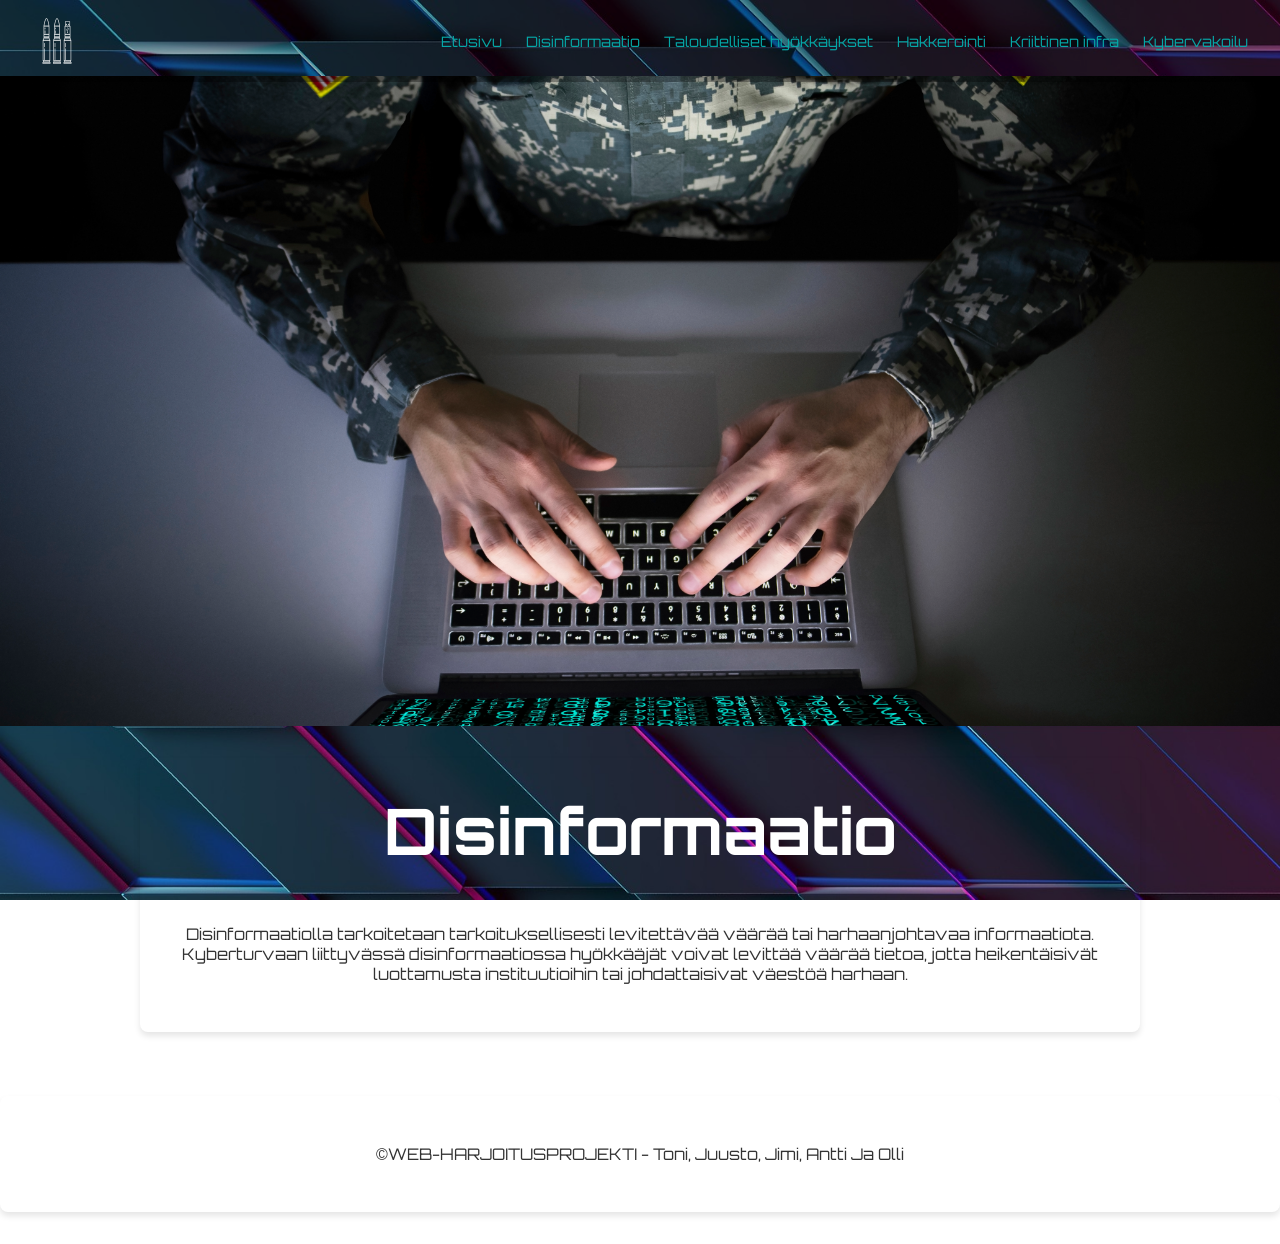
==== commit 8cef3ceb: "Fix asset paths and add debug comments - Update HTML pages to load CSS from css/style.css - Update i" ====
--- a/disinformaatio.html
+++ b/disinformaatio.html
@@ -4,18 +4,19 @@
     <meta charset="UTF-8">
     <meta name="viewport" content="width=device-width, initial-scale=1.0">
     <title>Disinformaatio - Kyberturvallisuus</title>
+    <!-- DEBUG-MUUTOKSET:
+         - CSS-polku vaihdettu css/-kansioon.
+         - Logo ja hero-kuva haetaan photos/-kansiosta.
+         - Google Fonts -linkin &-merkki muutettu validiin &amp;-muotoon. -->
     <link rel="preconnect" href="https://fonts.googleapis.com">
     <link rel="preconnect" href="https://fonts.gstatic.com" crossorigin>
-    <link href="https://fonts.googleapis.com/css2?family=Orbitron:wght@400;700;900&display=swap" rel="stylesheet">
-    <link rel="stylesheet" href="style.css">
-  
-   
-
+    <link href="https://fonts.googleapis.com/css2?family=Orbitron:wght@400;700;900&amp;display=swap" rel="stylesheet">
+    <link rel="stylesheet" href="css/style.css">
 </head>
 <body>
 
     <nav class="navbar">
-        <div class="logo">Cyber Warfare</div>
+        <img src="photos/white_cb-icon.png" alt="Logo" class="logo">
         
         <input type="checkbox" id="menu-toggle">
         <label for="menu-toggle" class="hamburger">&#9776;</label>
@@ -31,7 +32,7 @@
     </nav>
 
     <div class="hero-image">
-        <img src="usamilitaryguy.jpg" alt="Hero-kuva" />
+        <img src="photos/usamilitaryguy.jpg" alt="Hero-kuva" />
     </div>
     <main class="container">
         
--- a/css/style.css
+++ b/css/style.css
@@ -0,0 +1,330 @@
+/* ============================================
+   PROJEKTIN PÄÄMUUTOKSET JA SELITYKSET
+   ============================================
+   
+   1. HERO-KUVA ALASIVUILLE
+      - Lisätty .hero-image-luokka alasivujen yläosaan
+      - Kuva on koko levyinen (100vw) ja 350px korkea
+      - object-fit: cover takaa, että kuva täyttää tilan
+   
+   2. NAVIGOINTIPALKKI
+      - position: fixed pitää navbarin näkyvissä aina (palkki ei skrollaa pois näkyvistä)
+      - background-color: rgba(0, 0, 0, 0.3) antaa tummennuksen (30% musta)
+      - z-index: 100 varmistaa, että navbar on muun sisällön päällä
+   
+   3. HERO-SEKTIO (ETUSIVU)
+      - width: 100vw ja height: 100vh tekevät karusellista koko näytön kokoisen
+      - Karuselli vaihtaa kuvia automaattisesti 10 sekunnin välein
+   
+   4. KORTIT (CARDS)
+      - background-color: rgba(0, 0, 0, 0.5) tummentaa kortteja
+      - Hover-efekti: kortit nousevat ylös ja varjo voimistuu
+      - .card-image-luokka asettaa kuvan 150px korkeaksi
+
+   DEBUG-MUUTOKSET
+      - Alun kommentti suljettu oikein, jotta CSS-säännöt eivät jää kommentin sisään.
+      - Taustakuvan polku korjattu suhteessa css/-kansioon: ../photos/tausta.jpg.
+      - Navilinkkien väriarvo korjattu muotoon #05a7a7.
+      - Otsikoille lisätty rivittymisen suoja pitkiä tekstejä varten.
+      - Mobiilinäkymän hero-korkeuksia ja valikon sijaintia korjattu.
+   ============================================ */
+
+/* Hero-kuva alasivuille */
+.hero-image {
+    width: 100vw;
+    max-width: 100%;
+    height: 650px;
+    overflow: hidden;
+    margin-left: calc(-50vw + 50%);
+    margin-top: 76px; 
+    position: relative;
+    z-index: 1;
+}
+.hero-image img {
+    width: 100%;
+    height: 100%;
+    object-fit: cover;
+    display: block;
+}
+/* Perusasetukset ja kiinteä tausta (Scroll tausta) */
+body {
+    margin: 0;
+    padding: 0;
+    font-family: 'Orbitron', Arial, sans-serif;
+    
+    background-image: url('../photos/tausta.jpg'); /* DEBUG-MUUTOS: polku lähtee css/-kansiosta photos/-kansioon. */
+    background-attachment: fixed; /* TÄMÄ pitää kuvan paikallaan scrollatessa */
+    background-size: cover; /* Venyttää kuvan peittämään koko ruudun */
+    background-position: center;
+    color: #333;
+}
+
+/* Navigointipalkki - MUUTETTU: position fixed, tummennus ja z-index */
+.navbar {
+    background-color: rgba(0, 0, 0, 0.3); /* Tummennus 30% */
+    color: #05a7a7;
+    display: flex;
+    justify-content: space-between;
+    align-items: center;
+    padding: 1rem 2rem;
+    position: fixed; /* MUUTETTU: Palkki pysyy näkyvissä scrollatessa */
+    top: 0;
+    left: 0;
+    right: 0;
+    z-index: 100; /* Varmistaa, että navbar on muun sisällön päällä */
+}
+
+.logo {
+    height: 50px;
+    width: auto;
+    cursor: pointer;
+
+}
+
+.nav-links {
+    list-style: none;
+    margin: 0;
+    padding: 0;
+    display: flex;
+    gap: 1.5rem;
+}
+
+.nav-links a {
+    color: #05a7a7; /* DEBUG-MUUTOS: # lisätty, jotta väriarvo toimii. */
+    text-decoration: none;
+    font-size: 0.9rem;
+}
+
+.nav-links a:hover {
+    text-decoration: underline;
+}
+
+/* Hampurilaisvalikko (piilotettu pöytäkoneilla) */
+.hamburger {
+    display: none;
+    font-size: 2rem;
+    cursor: pointer;
+}
+
+#menu-toggle {
+    display: none;
+}
+
+/* Yleinen container, joka keskittää sisällön */
+.container {
+    max-width: 1000px;
+    margin: 0 auto;
+    padding: 2rem 1rem;
+    margin-top: 0;
+}
+
+/* Sisältölaatikoiden yhteinen tyyli - MUUTETTU: Hero-section koko näytön kokoinen */
+.hero-section {
+    position: relative;
+    width: 100vw;
+    height: 80vh; /* Koko näytön korkeus */
+    margin-left: calc(-50vw + 50%);
+    margin-top: 1.8rem;
+    padding: 0;
+    margin-bottom: 2rem;
+    border-radius: 0;
+    box-shadow: none;
+    text-align: center;
+    display: flex;
+    align-items: center;
+    justify-content: center;
+    overflow: hidden;
+}
+
+.hero-section h1 {
+    position: absolute;
+    top: 100px;
+    z-index: 10;
+    color: white;
+    text-shadow: 2px 2px 4px rgba(0,0,0,0.5);
+    font-size: 6rem;
+    max-width: 95%;
+    overflow-wrap: break-word; /* DEBUG-MUUTOS: pitkä otsikko ei valu ulos pienellä näytöllä. */
+}
+
+.info-section, .cards-section, footer {
+    font-family: 'Orbitron', Arial, sans-serif;
+    background-color: transparent;
+    padding: 2rem;
+    margin-bottom: 2rem;
+    border-radius: 8px;
+    box-shadow: 0 4px 6px rgba(0,0,0,0.1);
+    text-align: center;
+}
+
+.info-section h1    {
+    
+    margin-top: 0;
+    color: #ffffff;
+    font-size: 4rem;
+    overflow-wrap: break-word; /* DEBUG-MUUTOS: alasivujen pitkät otsikot rivittyvät hallitusti. */
+} 
+
+/* Dia-karuselli */
+.carousel-container {
+    width: 100%;
+    height: 100%;
+    margin: 0;
+    display: flex;
+    flex-direction: column;
+    align-items: center;
+    justify-content: center;
+}
+
+.carousel {
+    display: flex;
+    overflow-x: auto;
+    scroll-snap-type: x mandatory;
+    gap: 15px;
+    padding-bottom: 10px;
+    width: 100%;
+    height: 100%;
+}
+
+.carousel::-webkit-scrollbar {
+    height: 8px;
+}
+.carousel::-webkit-scrollbar-thumb {
+    background: #ccc;
+    border-radius: 4px;
+}
+
+.slide {
+    flex: 0 0 100%; /* Jokainen dia vie 100% leveydestä */
+    scroll-snap-align: center;
+}
+
+.slide img {
+    width: 100%;
+    height: 100%;
+    object-fit: cover;
+    background-color: transparent;
+    border-radius: 0;
+}
+
+.carousel-hint {
+    font-size: 0.8rem;
+    color: #05a7a7;
+    margin-top: 5px;
+}
+
+/* Kolmen kortin rivi */
+.cards-section {
+    display: grid;
+    grid-template-columns: repeat(auto-fit, minmax(250px, 1fr));
+    gap: 20px;
+    background-color: transparent; /* Poistetaan tausta containerilta */
+    box-shadow: none;
+    padding: 0;
+}
+
+/* Kortit etusivulla - MUUTETTU: Tummennus ja hover-efekti lisätty */
+.card {
+    background-color: rgba(0, 0, 0, 0.5); /* Tummennus: 50% musta */
+    box-shadow: 0 8px 20px rgba(0,0,0,0.4);
+    padding: 1.5rem;
+    border-radius: 8px;
+    border: none;
+    display: flex;
+    flex-direction: column;
+    align-items: center;
+    color: white; /* Teksti valkoinen tumman taustan takia */
+    transition: transform 0.3s ease, box-shadow 0.3s ease;
+}
+
+/* Hover-efekti: Kortti nousee ja varjo voimistuu */
+.card:hover {
+    transform: translateY(-5px); /* Nousee 5px ylös */
+    box-shadow: 0 12px 30px rgba(0,0,0,0.6); /* Varjo voimistuu */
+}
+
+.card-image-placeholder {
+    width: 100%;
+    height: 150px;
+    background-color: #e0e0e0;
+    display: flex;
+    align-items: center;
+    justify-content: center;
+    color: #888;
+    margin-bottom: 1rem;
+    border-radius: 4px;
+}
+
+/* Kortissa oleva kuva - LISÄTTY: CSS-luokka .card-image tuki */
+.card-image {
+    width: 100%;
+    height: 150px; /* Kiinteä korkeus */
+    object-fit: cover; /* Kuva täyttää tilan mittasuhteita säilyttäen */
+    margin-bottom: 1rem;
+    border-radius: 4px;
+    display: block;
+}
+
+.btn {
+    background-color: #2c3e50;
+    color: white;
+    border: none;
+    padding: 0.5rem 1rem;
+    display: inline-block; /* Tekee linkista näköisen napin kaltaiseksi */
+    text-decoration: none; /* Poistaa alleviivaukseen */
+    cursor: pointer;
+    border-radius: 4px;
+    margin-top: auto; /* Työntää napin kortin alaosaan */
+}
+
+.btn:hover {
+    background-color: #1a252f;
+}
+
+/* MOBIILINÄKYMÄ (Responsivisuus) */
+@media (max-width: 768px) {
+    /* Navbar mobiilissa */
+    .hamburger {
+        display: block; /* Näytetään hampurilaisikoni */
+    }
+
+    .nav-links {
+        display: none; /* Piilotetaan linkit oletuksena */
+        flex-direction: column;
+        position: absolute;
+        top: 82px; /* DEBUG-MUUTOS: mobiilivalikko alkaa kiinteän navbarin alapuolelta. */
+        left: 0;
+        width: 100%;
+        background-color: #2c3e50;
+        padding: 1rem 0;
+    }
+
+    .nav-links li {
+        text-align: center;
+        padding: 0.5rem 0;
+    }
+
+    /* Kun checkbox on valittu (klikattu hampurilaista), näytetään valikko */
+    #menu-toggle:checked ~ .nav-links {
+        display: flex;
+    }
+
+    .hero-image {
+        height: 360px;
+        margin-top: 82px;
+    }
+
+    .hero-section {
+        height: 70vh;
+        margin-top: 2.7rem;
+    }
+
+    .hero-section h1 {
+        top: 90px;
+        font-size: 2.5rem;
+    }
+
+    .info-section h1 {
+        font-size: 2.2rem;
+    }
+}
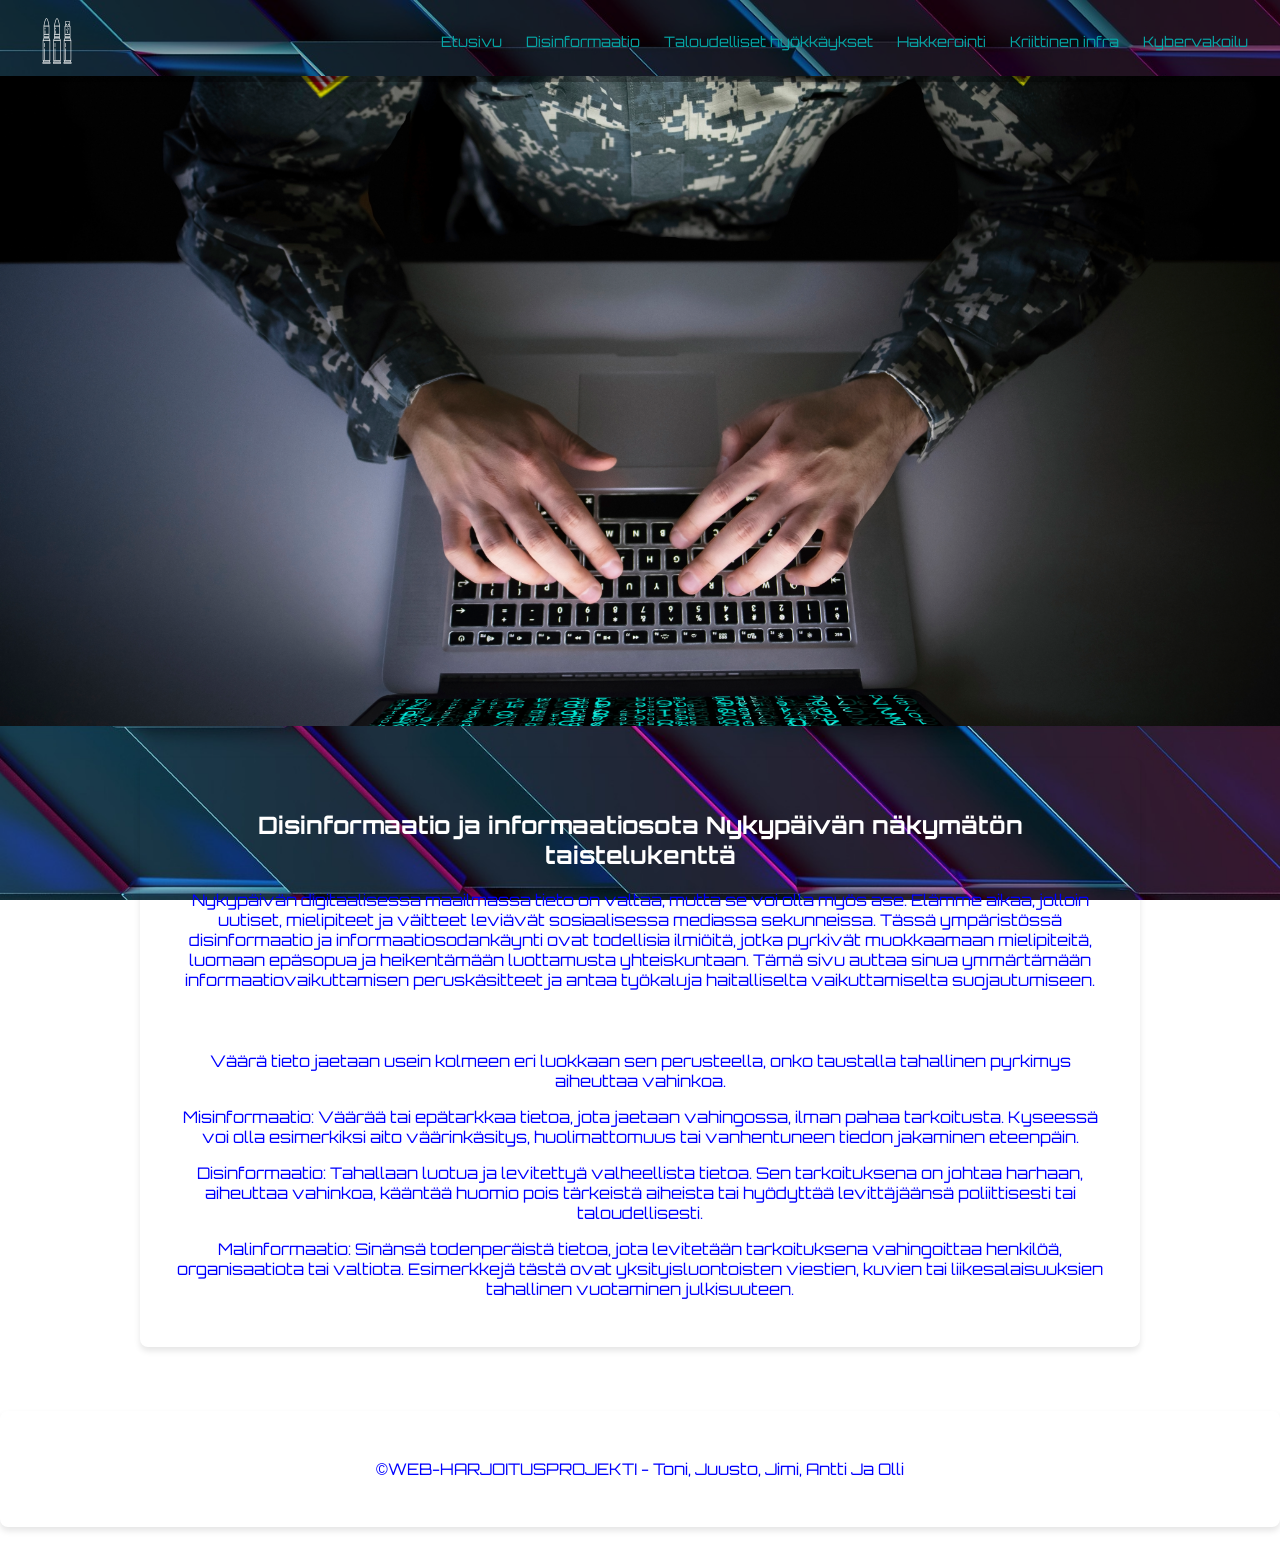
==== commit b8047c0a: "Update disinformaatio.html" ====
--- a/disinformaatio.html
+++ b/disinformaatio.html
@@ -38,8 +38,21 @@
         
         <!-- SISÄLTÖOSIO: Pääotsikko ja pitkä kuvaus aiheesta -->
         <section class="info-section">
-            <h1>Disinformaatio</h1>
-            <p>Disinformaatiolla tarkoitetaan tarkoituksellisesti levitettävää väärää tai harhaanjohtavaa informaatiota. Kyberturvaan liittyvässä disinformaatiossa hyökkääjät voivat levittää väärää tietoa, jotta heikentäisivät luottamusta instituutioihin tai johdattaisivat väestöä harhaan.</p>
+            <h2>Disinformaatio ja informaatiosota Nykypäivän näkymätön taistelukenttä</h2>
+            <p>Nykypäivän digitaalisessa maailmassa tieto on valtaa, mutta se voi olla myös ase. 
+                Elämme aikaa, jolloin uutiset, mielipiteet ja väitteet leviävät sosiaalisessa mediassa sekunneissa. 
+                Tässä ympäristössä disinformaatio ja informaatiosodankäynti ovat todellisia ilmiöitä, jotka pyrkivät muokkaamaan mielipiteitä, luomaan epäsopua ja heikentämään luottamusta yhteiskuntaan.
+
+                Tämä sivu auttaa sinua ymmärtämään informaatiovaikuttamisen peruskäsitteet ja antaa työkaluja haitalliselta vaikuttamiselta suojautumiseen.</p>
+
+                <h3>Käsitteet haltuun: Misinformaatio vai disinformaatio?</h3>
+                <p>Väärä tieto jaetaan usein kolmeen eri luokkaan sen perusteella, onko taustalla tahallinen pyrkimys aiheuttaa vahinkoa.
+
+                <p>Misinformaatio: Väärää tai epätarkkaa tietoa, jota jaetaan vahingossa, ilman pahaa tarkoitusta. Kyseessä voi olla esimerkiksi aito väärinkäsitys, huolimattomuus tai vanhentuneen tiedon jakaminen eteenpäin.</p>
+
+<p>Disinformaatio: Tahallaan luotua ja levitettyä valheellista tietoa. Sen tarkoituksena on johtaa harhaan, aiheuttaa vahinkoa, kääntää huomio pois tärkeistä aiheista tai hyödyttää levittäjäänsä poliittisesti tai taloudellisesti.</p>
+
+<p>Malinformaatio: Sinänsä todenperäistä tietoa, jota levitetään tarkoituksena vahingoittaa henkilöä, organisaatiota tai valtiota. Esimerkkejä tästä ovat yksityisluontoisten viestien, kuvien tai liikesalaisuuksien tahallinen vuotaminen julkisuuteen.</p>
         </section>
 
     </main>
--- a/css/style.css
+++ b/css/style.css
@@ -56,7 +56,7 @@
     background-attachment: fixed; /* TÄMÄ pitää kuvan paikallaan scrollatessa */
     background-size: cover; /* Venyttää kuvan peittämään koko ruudun */
     background-position: center;
-    color: #333;
+    color: blue;
 }
 
 /* Navigointipalkki - MUUTETTU: position fixed, tummennus ja z-index */
@@ -165,6 +165,14 @@
     overflow-wrap: break-word; /* DEBUG-MUUTOS: alasivujen pitkät otsikot rivittyvät hallitusti. */
 } 
 
+.info-section ul li a {
+  color: red;
+}
+
+h2, h3 {
+  color: white;
+}
+
 /* Dia-karuselli */
 .carousel-container {
     width: 100%;
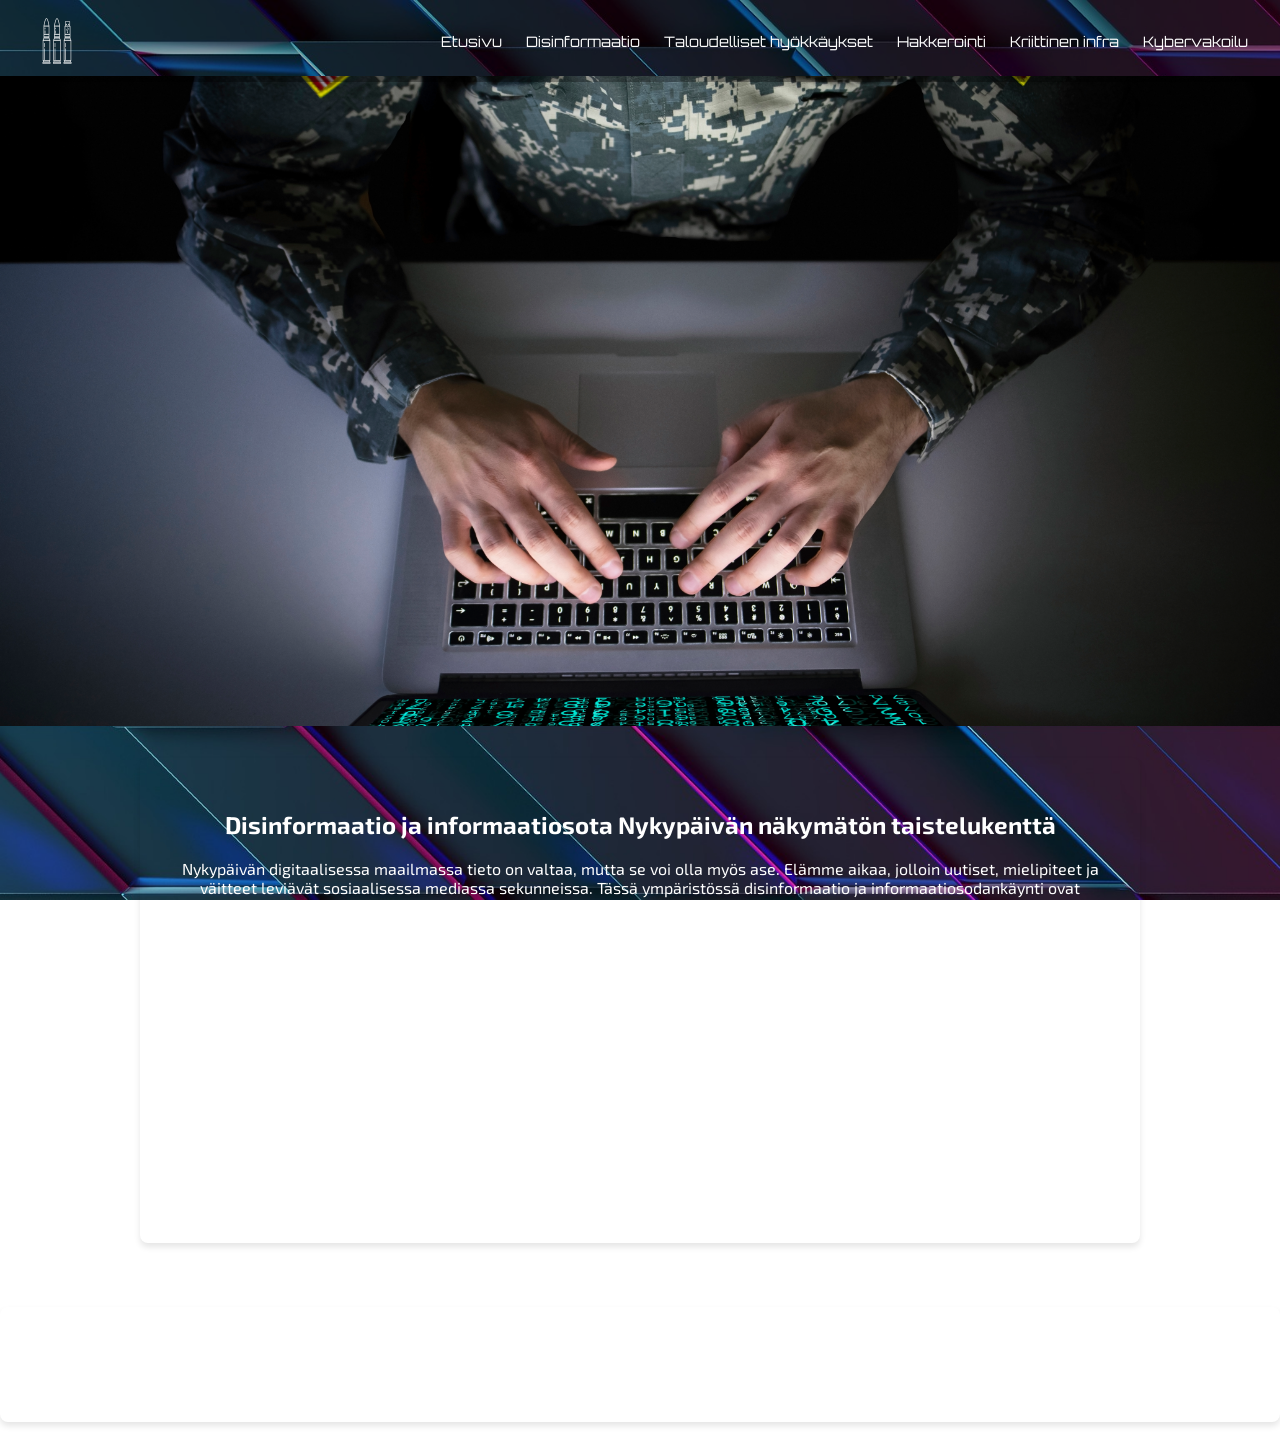
==== commit 1c27b60a: "Fontin vaihto selkeämmäksi alaosioihin" ====
--- a/disinformaatio.html
+++ b/disinformaatio.html
@@ -10,6 +10,7 @@
          - Google Fonts -linkin &-merkki muutettu validiin &amp;-muotoon. -->
     <link rel="preconnect" href="https://fonts.googleapis.com">
     <link rel="preconnect" href="https://fonts.gstatic.com" crossorigin>
+    <link href="https://fonts.googleapis.com/css2?family=Exo+2:ital,wght@0,100..900;1,100..900&display=swap" rel="stylesheet">
     <link href="https://fonts.googleapis.com/css2?family=Orbitron:wght@400;700;900&amp;display=swap" rel="stylesheet">
     <link rel="stylesheet" href="css/style.css">
 </head>
--- a/css/style.css
+++ b/css/style.css
@@ -56,13 +56,13 @@
     background-attachment: fixed; /* TÄMÄ pitää kuvan paikallaan scrollatessa */
     background-size: cover; /* Venyttää kuvan peittämään koko ruudun */
     background-position: center;
-    color: blue;
+    color: #ffffff;
 }
 
 /* Navigointipalkki - MUUTETTU: position fixed, tummennus ja z-index */
 .navbar {
     background-color: rgba(0, 0, 0, 0.3); /* Tummennus 30% */
-    color: #05a7a7;
+    color: #ffffff;
     display: flex;
     justify-content: space-between;
     align-items: center;
@@ -90,7 +90,7 @@
 }
 
 .nav-links a {
-    color: #05a7a7; /* DEBUG-MUUTOS: # lisätty, jotta väriarvo toimii. */
+    color: #ffffff; /* DEBUG-MUUTOS: # lisätty, jotta väriarvo toimii. */
     text-decoration: none;
     font-size: 0.9rem;
 }
@@ -148,7 +148,7 @@
 }
 
 .info-section, .cards-section, footer {
-    font-family: 'Orbitron', Arial, sans-serif;
+    font-family: 'Exo 2', Arial, sans-serif;
     background-color: transparent;
     padding: 2rem;
     margin-bottom: 2rem;
@@ -169,10 +169,6 @@
   color: red;
 }
 
-h2, h3 {
-  color: white;
-}
-
 /* Dia-karuselli */
 .carousel-container {
     width: 100%;
@@ -217,7 +213,7 @@
 
 .carousel-hint {
     font-size: 0.8rem;
-    color: #05a7a7;
+    color: #757575;
     margin-top: 5px;
 }
 
